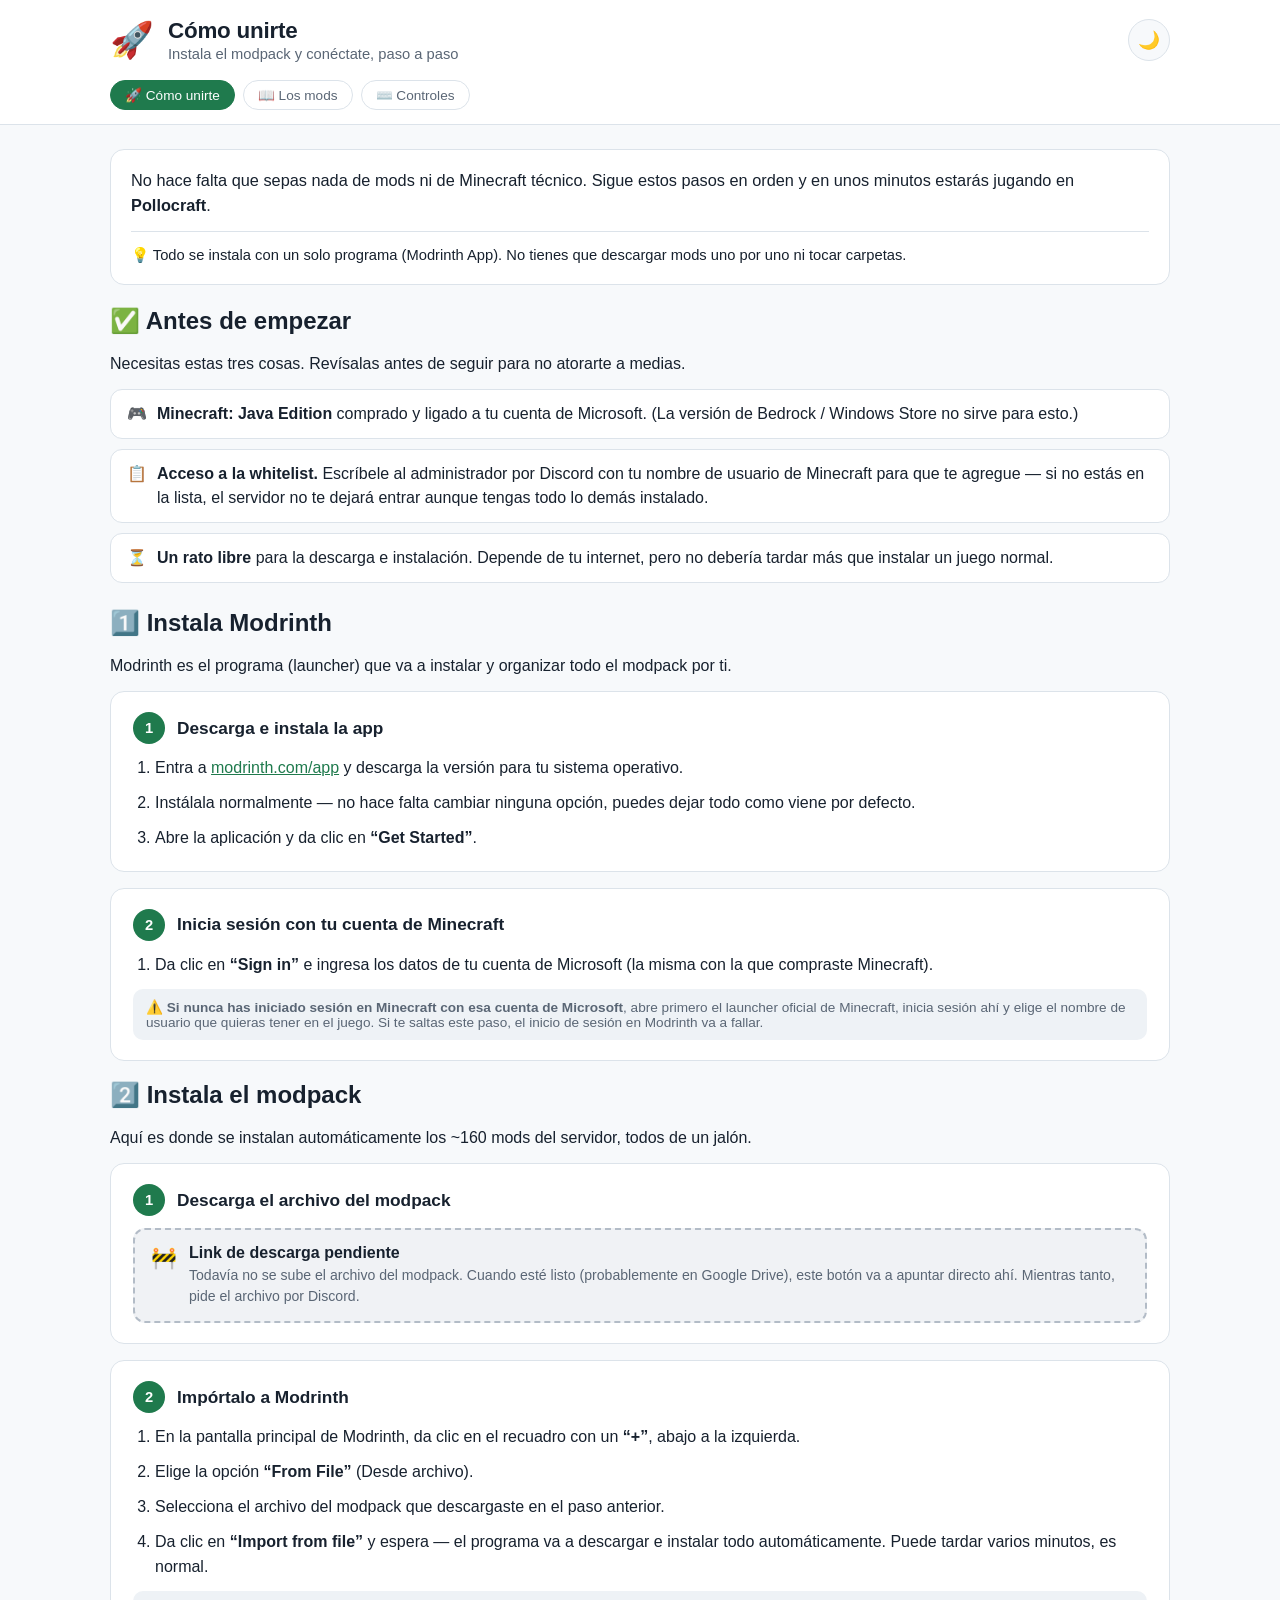
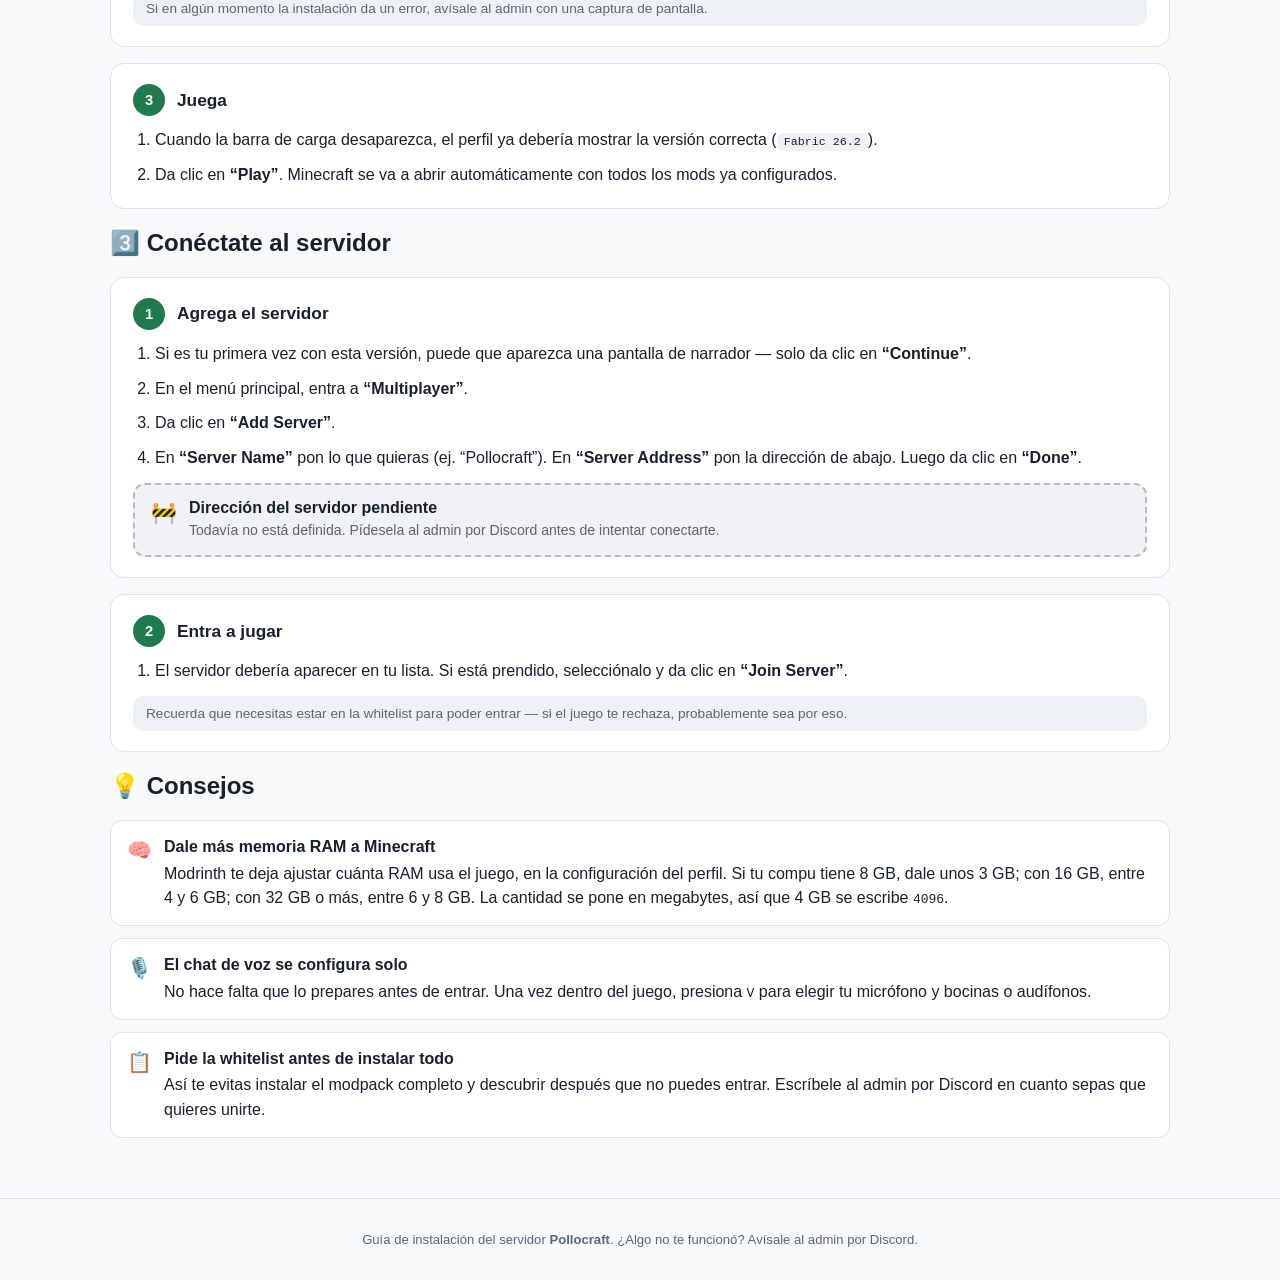
==== join.html @ d6588cce "Agregar guía de instalación (join.html) Nueva página con los pasos para instalar Modrinth, importar " ====
<!DOCTYPE html>
<html lang="es">
<head>
<meta charset="UTF-8">
<meta name="viewport" content="width=device-width, initial-scale=1.0">
<title>Cómo unirte — Pollocraft</title>
<meta name="description" content="Instala el modpack y conéctate al servidor de Pollocraft, paso a paso, sin complicaciones.">
<link rel="icon" href="data:image/svg+xml,<svg xmlns=%22http://www.w3.org/2000/svg%22 viewBox=%220 0 100 100%22><text y=%22.9em%22 font-size=%2290%22>🚀</text></svg>">
<link rel="stylesheet" href="style.css">
<link rel="stylesheet" href="keybinds.css">
<link rel="stylesheet" href="join.css">
</head>
<body>

<header class="site-header">
  <div class="header-inner">
    <div class="brand">
      <span class="brand-icon" aria-hidden="true">🚀</span>
      <div>
        <h1>Cómo unirte</h1>
        <p class="subtitle">Instala el modpack y conéctate, paso a paso</p>
      </div>
    </div>
    <button id="theme-toggle" class="theme-toggle" type="button" aria-label="Cambiar tema claro/oscuro" title="Cambiar tema">🌙</button>
  </div>
  <nav class="subnav">
    <a href="join.html" class="active">🚀 Cómo unirte</a>
    <a href="index.html">📖 Los mods</a>
    <a href="keybinds.html">⌨️ Controles</a>
  </nav>
</header>

<main>
  <section class="intro">
    <p class="intro-lead">
      No hace falta que sepas nada de mods ni de Minecraft técnico. Sigue estos pasos en orden y en unos minutos
      estarás jugando en <strong>Pollocraft</strong>.
    </p>
    <p class="intro-tip">
      💡 Todo se instala con un solo programa (Modrinth App). No tienes que descargar mods uno por uno ni tocar carpetas.
    </p>
  </section>

  <h2 class="section-title">✅ Antes de empezar</h2>
  <p class="section-help">Necesitas estas tres cosas. Revísalas antes de seguir para no atorarte a medias.</p>

  <ul class="checklist">
    <li><span class="check-icon">🎮</span> <span><strong>Minecraft: Java Edition</strong> comprado y ligado a tu cuenta de Microsoft. (La versión de Bedrock / Windows Store no sirve para esto.)</span></li>
    <li><span class="check-icon">📋</span> <span><strong>Acceso a la whitelist.</strong> Escríbele al administrador por Discord con tu nombre de usuario de Minecraft para que te agregue — si no estás en la lista, el servidor no te dejará entrar aunque tengas todo lo demás instalado.</span></li>
    <li><span class="check-icon">⏳</span> <span><strong>Un rato libre</strong> para la descarga e instalación. Depende de tu internet, pero no debería tardar más que instalar un juego normal.</span></li>
  </ul>

  <h2 class="section-title">1️⃣ Instala Modrinth</h2>
  <p class="section-help">Modrinth es el programa (launcher) que va a instalar y organizar todo el modpack por ti.</p>

  <div class="step-card">
    <div class="step-card-head">
      <span class="step-num">1</span>
      <h3>Descarga e instala la app</h3>
    </div>
    <ol>
      <li>Entra a <a href="https://modrinth.com/app" target="_blank" rel="noopener noreferrer">modrinth.com/app</a> y descarga la versión para tu sistema operativo.</li>
      <li>Instálala normalmente — no hace falta cambiar ninguna opción, puedes dejar todo como viene por defecto.</li>
      <li>Abre la aplicación y da clic en <strong>“Get Started”</strong>.</li>
    </ol>
  </div>

  <div class="step-card">
    <div class="step-card-head">
      <span class="step-num">2</span>
      <h3>Inicia sesión con tu cuenta de Minecraft</h3>
    </div>
    <ol>
      <li>Da clic en <strong>“Sign in”</strong> e ingresa los datos de tu cuenta de Microsoft (la misma con la que compraste Minecraft).</li>
    </ol>
    <p class="step-note">
      ⚠️ <strong>Si nunca has iniciado sesión en Minecraft con esa cuenta de Microsoft</strong>, abre primero el launcher
      oficial de Minecraft, inicia sesión ahí y elige el nombre de usuario que quieras tener en el juego. Si te saltas
      este paso, el inicio de sesión en Modrinth va a fallar.
    </p>
  </div>

  <h2 class="section-title">2️⃣ Instala el modpack</h2>
  <p class="section-help">Aquí es donde se instalan automáticamente los ~160 mods del servidor, todos de un jalón.</p>

  <div class="step-card">
    <div class="step-card-head">
      <span class="step-num">1</span>
      <h3>Descarga el archivo del modpack</h3>
    </div>
    <div class="todo-box">
      <span class="todo-icon">🚧</span>
      <div>
        <strong>Link de descarga pendiente</strong>
        <p>Todavía no se sube el archivo del modpack. Cuando esté listo (probablemente en Google Drive), este botón
        va a apuntar directo ahí. Mientras tanto, pide el archivo por Discord.</p>
      </div>
    </div>
    <!-- TODO: cuando subas el modpack, reemplaza el <div class="todo-box">...</div> de
         arriba por algo como:
         <a class="btn-primary-link" href="TU_LINK_AQUI" target="_blank" rel="noopener noreferrer">⬇️ Descargar el modpack</a>
    -->
  </div>

  <div class="step-card">
    <div class="step-card-head">
      <span class="step-num">2</span>
      <h3>Impórtalo a Modrinth</h3>
    </div>
    <ol>
      <li>En la pantalla principal de Modrinth, da clic en el recuadro con un <strong>“+”</strong>, abajo a la izquierda.</li>
      <li>Elige la opción <strong>“From File”</strong> (Desde archivo).</li>
      <li>Selecciona el archivo del modpack que descargaste en el paso anterior.</li>
      <li>Da clic en <strong>“Import from file”</strong> y espera — el programa va a descargar e instalar todo automáticamente. Puede tardar varios minutos, es normal.</li>
    </ol>
    <p class="step-note">Si en algún momento la instalación da un error, avísale al admin con una captura de pantalla.</p>
  </div>

  <div class="step-card">
    <div class="step-card-head">
      <span class="step-num">3</span>
      <h3>Juega</h3>
    </div>
    <ol>
      <li>Cuando la barra de carga desaparezca, el perfil ya debería mostrar la versión correcta (<code>Fabric 26.2</code>).</li>
      <li>Da clic en <strong>“Play”</strong>. Minecraft se va a abrir automáticamente con todos los mods ya configurados.</li>
    </ol>
  </div>

  <h2 class="section-title">3️⃣ Conéctate al servidor</h2>

  <div class="step-card">
    <div class="step-card-head">
      <span class="step-num">1</span>
      <h3>Agrega el servidor</h3>
    </div>
    <ol>
      <li>Si es tu primera vez con esta versión, puede que aparezca una pantalla de narrador — solo da clic en <strong>“Continue”</strong>.</li>
      <li>En el menú principal, entra a <strong>“Multiplayer”</strong>.</li>
      <li>Da clic en <strong>“Add Server”</strong>.</li>
      <li>En <strong>“Server Name”</strong> pon lo que quieras (ej. “Pollocraft”). En <strong>“Server Address”</strong> pon la dirección de abajo. Luego da clic en <strong>“Done”</strong>.</li>
    </ol>
    <div class="todo-box">
      <span class="todo-icon">🚧</span>
      <div>
        <strong>Dirección del servidor pendiente</strong>
        <p>Todavía no está definida. Pídesela al admin por Discord antes de intentar conectarte.</p>
      </div>
    </div>
    <!-- TODO: cuando tengas la IP/hostname definitivo, reemplaza el todo-box de
         arriba por algo como:
         <p class="step-note">La dirección del servidor es: <code>tu.direccion.aqui</code></p>
    -->
  </div>

  <div class="step-card">
    <div class="step-card-head">
      <span class="step-num">2</span>
      <h3>Entra a jugar</h3>
    </div>
    <ol>
      <li>El servidor debería aparecer en tu lista. Si está prendido, selecciónalo y da clic en <strong>“Join Server”</strong>.</li>
    </ol>
    <p class="step-note">Recuerda que necesitas estar en la whitelist para poder entrar — si el juego te rechaza, probablemente sea por eso.</p>
  </div>

  <h2 class="section-title">💡 Consejos</h2>

  <div class="tips-list">
    <div class="tip-item">
      <span class="tip-icon">🧠</span>
      <div>
        <strong>Dale más memoria RAM a Minecraft</strong>
        Modrinth te deja ajustar cuánta RAM usa el juego, en la configuración del perfil. Si tu compu tiene 8&nbsp;GB,
        dale unos 3&nbsp;GB; con 16&nbsp;GB, entre 4 y 6&nbsp;GB; con 32&nbsp;GB o más, entre 6 y 8&nbsp;GB. La cantidad se
        pone en megabytes, así que 4&nbsp;GB se escribe <code>4096</code>.
      </div>
    </div>
    <div class="tip-item">
      <span class="tip-icon">🎙️</span>
      <div>
        <strong>El chat de voz se configura solo</strong>
        No hace falta que lo prepares antes de entrar. Una vez dentro del juego, presiona <kbd>V</kbd> para elegir tu
        micrófono y bocinas o audífonos.
      </div>
    </div>
    <div class="tip-item">
      <span class="tip-icon">📋</span>
      <div>
        <strong>Pide la whitelist antes de instalar todo</strong>
        Así te evitas instalar el modpack completo y descubrir después que no puedes entrar. Escríbele al admin por
        Discord en cuanto sepas que quieres unirte.
      </div>
    </div>
  </div>
</main>

<footer class="site-footer">
  <p>Guía de instalación del servidor <strong>Pollocraft</strong>. ¿Algo no te funcionó? Avísale al admin por Discord.</p>
</footer>

<script src="theme.js"></script>
</body>
</html>
---- style.css ----
/* Neutral slate palette. The previous brown/olive scheme was tiring to read,
   so both themes now sit on a cool grey base with a single green accent. */
:root {
  --bg: #f7f9fb;
  --bg-elevated: #ffffff;
  --text: #17212e;
  --text-muted: #5a6675;
  --border: #dce3ea;
  --accent: #1f7a4d;
  --accent-contrast: #ffffff;
  --card-shadow: 0 1px 3px rgba(16, 24, 32, 0.06), 0 1px 2px rgba(16, 24, 32, 0.04);
  --card-shadow-hover: 0 10px 24px rgba(16, 24, 32, 0.10);
  --chip-bg: #eef2f6;
  --overlay-bg: rgba(15, 23, 32, 0.5);

  /* Category colours are shared by both themes on purpose: they're only ever
     used as solid pills with white text, and every one of these clears the
     4.5:1 contrast bar against white. */
  --cat-perf: #b45309;
  --cat-visual: #6d28d9;
  --cat-ui: #1d4ed8;
  --cat-world: #15803d;
  --cat-mobs: #92400e;
  --cat-food: #c2410c;
  --cat-combat: #b91c1c;
  --cat-items: #0f766e;
  --cat-social: #be185d;
  --cat-building: #0e7490;
  --cat-lib: #4b5563;

  /* Explicit key/button states, so we never rely on colour-mix guesswork. */
  --key-used-bg: #e4f3ea;
  --key-used-border: #1f7a4d;
  --key-multi-bg: #e7ecfb;
  --key-multi-border: #3558c4;
  --key-adv-bg: #f0f2f5;
  --key-adv-border: #b3bcc7;
}

:root[data-theme="dark"] {
  --bg: #11161d;
  --bg-elevated: #19212b;
  --text: #e8edf3;
  --text-muted: #98a5b5;
  --border: #2a3441;
  --accent: #4ecb85;
  --accent-contrast: #062313;
  --card-shadow: 0 1px 3px rgba(0, 0, 0, 0.45);
  --card-shadow-hover: 0 10px 28px rgba(0, 0, 0, 0.55);
  --chip-bg: #222c38;
  --overlay-bg: rgba(0, 0, 0, 0.62);

  --key-used-bg: #14301f;
  --key-used-border: #3fa06a;
  --key-multi-bg: #1a2440;
  --key-multi-border: #5b7fd4;
  --key-adv-bg: #1e242c;
  --key-adv-border: #49535f;
}

@media (prefers-color-scheme: dark) {
  :root:not([data-theme="light"]) {
    --bg: #11161d;
    --bg-elevated: #19212b;
    --text: #e8edf3;
    --text-muted: #98a5b5;
    --border: #2a3441;
    --accent: #4ecb85;
    --accent-contrast: #062313;
    --card-shadow: 0 1px 3px rgba(0, 0, 0, 0.45);
    --card-shadow-hover: 0 10px 28px rgba(0, 0, 0, 0.55);
    --chip-bg: #222c38;
    --overlay-bg: rgba(0, 0, 0, 0.62);

    --key-used-bg: #14301f;
    --key-used-border: #3fa06a;
    --key-multi-bg: #1a2440;
    --key-multi-border: #5b7fd4;
    --key-adv-bg: #1e242c;
    --key-adv-border: #49535f;
  }
}

* { box-sizing: border-box; }

html, body {
  margin: 0;
  padding: 0;
  background: var(--bg);
  color: var(--text);
  font-family: "Segoe UI", -apple-system, BlinkMacSystemFont, Roboto, Helvetica, Arial, sans-serif;
  overflow-x: hidden;
}

body {
  max-width: 100%;
}

a { color: var(--accent); }

.site-header {
  background: var(--bg-elevated);
  border-bottom: 1px solid var(--border);
  position: sticky;
  top: 0;
  z-index: 10;
}

.header-inner {
  max-width: 1100px;
  margin: 0 auto;
  padding: 18px 20px;
  display: flex;
  align-items: center;
  justify-content: space-between;
  gap: 16px;
}

.brand {
  display: flex;
  align-items: center;
  gap: 14px;
}

.brand-icon {
  font-size: 2.2rem;
  line-height: 1;
}

.brand h1 {
  margin: 0;
  font-size: 1.4rem;
  letter-spacing: -0.01em;
}

.subtitle {
  margin: 2px 0 0;
  color: var(--text-muted);
  font-size: 0.92rem;
}

.theme-toggle {
  border: 1px solid var(--border);
  background: var(--bg);
  color: var(--text);
  border-radius: 999px;
  width: 42px;
  height: 42px;
  font-size: 1.1rem;
  cursor: pointer;
  flex-shrink: 0;
}
.theme-toggle:hover { border-color: var(--accent); }

main {
  max-width: 1100px;
  margin: 0 auto;
  padding: 24px 20px 60px;
}

.intro {
  background: var(--bg-elevated);
  border: 1px solid var(--border);
  border-radius: 14px;
  padding: 18px 20px;
  margin-bottom: 22px;
}
.intro p { margin: 0; line-height: 1.55; color: var(--text); }

.controls {
  display: flex;
  flex-direction: column;
  gap: 14px;
  margin-bottom: 6px;
}

.search-wrap {
  position: relative;
  display: flex;
  align-items: center;
}

.search-icon {
  position: absolute;
  left: 14px;
  opacity: 0.6;
  font-size: 0.95rem;
}

#search {
  width: 100%;
  padding: 12px 14px 12px 40px;
  border-radius: 12px;
  border: 1px solid var(--border);
  background: var(--bg-elevated);
  color: var(--text);
  font-size: 1rem;
}
#search:focus {
  outline: 2px solid var(--accent);
  outline-offset: 1px;
}

.category-filters {
  display: flex;
  flex-wrap: wrap;
  gap: 8px;
}

.cat-btn {
  border: 1px solid var(--border);
  background: var(--bg-elevated);
  color: var(--text);
  border-radius: 999px;
  padding: 7px 14px;
  font-size: 0.85rem;
  cursor: pointer;
  display: inline-flex;
  align-items: center;
  gap: 6px;
  white-space: nowrap;
}
.cat-btn .dot {
  width: 9px;
  height: 9px;
  border-radius: 50%;
  flex-shrink: 0;
}
.cat-btn.active {
  background: var(--accent);
  color: var(--accent-contrast);
  border-color: var(--accent);
}
.cat-btn.active .dot { background: var(--accent-contrast) !important; }

.results-count {
  color: var(--text-muted);
  font-size: 0.85rem;
  margin: 18px 2px 10px;
}

.mod-grid {
  display: grid;
  grid-template-columns: repeat(auto-fill, minmax(240px, 1fr));
  gap: 14px;
}

.mod-card {
  background: var(--bg-elevated);
  border: 1px solid var(--border);
  border-radius: 14px;
  padding: 16px;
  cursor: pointer;
  text-align: left;
  display: flex;
  flex-direction: column;
  gap: 8px;
  box-shadow: var(--card-shadow);
  transition: transform 0.12s ease, box-shadow 0.12s ease, border-color 0.12s ease;
  color: var(--text);
  font: inherit;
}
.mod-card:hover, .mod-card:focus-visible {
  transform: translateY(-2px);
  box-shadow: var(--card-shadow-hover);
  border-color: var(--accent);
  outline: none;
}

.mod-card.is-disabled {
  opacity: 0.6;
}

/* Tags sit on their own row above the title. Sharing a line with the name
   didn't work: a long category ("Mundo, Biomas y Estructuras") plus a long
   name ("AdditionalBanners") can't both fit in a ~240px card, so the badge
   spilled outside the card and the title got squeezed into 3 lines. */
.mod-card-top {
  display: flex;
  flex-wrap: wrap;
  gap: 6px;
}

.mod-card h2 {
  margin: 0;
  font-size: 1.02rem;
  line-height: 1.3;
  /* long names like "SuperMartijn642's" have no break opportunity */
  overflow-wrap: anywhere;
}

.badge {
  display: inline-flex;
  align-items: center;
  gap: 5px;
  font-size: 0.72rem;
  font-weight: 600;
  padding: 3px 9px;
  border-radius: 999px;
  color: #fff;
  /* insurance for the narrowest cards: wrap inside the pill rather than
     letting it grow past the card edge */
  max-width: 100%;
  white-space: normal;
}
.badge[hidden] { display: none; }

.mod-card p.card-desc {
  margin: 0;
  color: var(--text-muted);
  font-size: 0.88rem;
  line-height: 1.45;
}

.card-relations {
  margin-top: auto;
  display: flex;
  gap: 10px;
  flex-wrap: wrap;
  font-size: 0.75rem;
  color: var(--text-muted);
}
.card-relations span { display: inline-flex; align-items: center; gap: 4px; }

.no-results {
  text-align: center;
  color: var(--text-muted);
  padding: 40px 0;
}

.site-footer {
  border-top: 1px solid var(--border);
  padding: 20px;
  text-align: center;
  color: var(--text-muted);
  font-size: 0.82rem;
}
.site-footer code {
  background: var(--chip-bg);
  padding: 2px 6px;
  border-radius: 6px;
}

/* Overlay / detail */
.overlay {
  position: fixed;
  inset: 0;
  z-index: 100;
  display: none;
  align-items: flex-start;
  justify-content: center;
  padding: 40px 16px;
  overflow-y: auto;
}
.overlay:not([hidden]) {
  display: flex;
}
.overlay-backdrop {
  position: fixed;
  inset: 0;
  background: var(--overlay-bg);
}

.detail-card {
  position: relative;
  background: var(--bg-elevated);
  border-radius: 16px;
  max-width: 640px;
  width: 100%;
  padding: 28px 26px 30px;
  z-index: 1;
  box-shadow: var(--card-shadow-hover);
}

.close-btn {
  position: absolute;
  top: 16px;
  right: 16px;
  border: none;
  background: var(--chip-bg);
  color: var(--text);
  width: 34px;
  height: 34px;
  border-radius: 50%;
  cursor: pointer;
  font-size: 1rem;
}

.detail-header { padding-right: 40px; }
.detail-header h2 { margin: 8px 0 4px; font-size: 1.35rem; }
.detail-jar {
  margin: 0;
  font-size: 0.78rem;
  color: var(--text-muted);
  font-family: ui-monospace, SFMono-Regular, Consolas, monospace;
  word-break: break-all;
}

.detail-desc {
  margin: 16px 0 6px;
  line-height: 1.6;
  font-size: 1rem;
}
.detail-authors {
  margin: 0 0 6px;
  color: var(--text-muted);
  font-size: 0.85rem;
}

.modrinth-link {
  display: inline-flex;
  align-items: center;
  gap: 7px;
  margin-top: 8px;
  padding: 9px 16px;
  border-radius: 10px;
  background: #1bd96a;
  color: #0b3d20;
  font-weight: 600;
  font-size: 0.88rem;
  text-decoration: none;
}
.modrinth-link:hover { background: #17c25e; }
.modrinth-link[hidden] { display: none; }
.modrinth-icon { font-size: 0.9rem; }

.disabled-badge {
  background: #8a8578 !important;
  color: #fff;
}

.relations {
  margin-top: 20px;
  display: flex;
  flex-direction: column;
  gap: 18px;
}
.relation-block h3 {
  margin: 0 0 2px;
  font-size: 0.95rem;
}
.relation-help {
  margin: 0 0 8px;
  color: var(--text-muted);
  font-size: 0.8rem;
}
.chip-list {
  display: flex;
  flex-wrap: wrap;
  gap: 8px;
}
.chip-list:empty::after {
  content: "— (ninguno)";
  color: var(--text-muted);
  font-size: 0.85rem;
}
.chip {
  border: 1px solid var(--border);
  background: var(--chip-bg);
  color: var(--text);
  border-radius: 999px;
  padding: 6px 12px;
  font-size: 0.82rem;
  cursor: pointer;
}
.chip:hover { border-color: var(--accent); color: var(--accent); }

@media (max-width: 600px) {
  .brand h1 { font-size: 1.2rem; }
  .detail-card { padding: 22px 18px 24px; }
}
---- keybinds.css ----
.subnav {
  max-width: 1100px;
  margin: 0 auto;
  padding: 0 20px 14px;
  display: flex;
  gap: 8px;
}
.subnav a {
  text-decoration: none;
  color: var(--text-muted);
  border: 1px solid var(--border);
  border-radius: 999px;
  padding: 6px 14px;
  font-size: 0.85rem;
}
.subnav a.active {
  background: var(--accent);
  color: var(--accent-contrast);
  border-color: var(--accent);
}

.intro-lead {
  font-size: 1.02rem;
}
.intro-tip {
  margin: 12px 0 0 !important;
  padding-top: 12px;
  border-top: 1px solid var(--border);
  font-size: 0.92rem;
  color: var(--text-muted);
}

.kb-filter-row {
  display: flex;
  align-items: center;
  gap: 16px;
  flex-wrap: wrap;
}

#mod-filter {
  padding: 10px 12px;
  border-radius: 10px;
  border: 1px solid var(--border);
  background: var(--bg-elevated);
  color: var(--text);
  font-size: 0.9rem;
}

.bound-toggle {
  display: inline-flex;
  align-items: center;
  gap: 7px;
  font-size: 0.88rem;
  color: var(--text-muted);
  cursor: pointer;
  user-select: none;
}
.bound-toggle input { cursor: pointer; }

.kb-group {
  margin-bottom: 22px;
}

.kb-group-header {
  display: flex;
  align-items: baseline;
  gap: 8px;
  margin: 0 2px 8px;
  padding-top: 6px;
}
.kb-group-header h2 {
  font-size: 1rem;
  margin: 0;
}
.kb-group-count {
  color: var(--text-muted);
  font-size: 0.8rem;
}

.kb-table {
  background: var(--bg-elevated);
  border: 1px solid var(--border);
  border-radius: 12px;
  overflow: hidden;
}

.kb-row {
  display: flex;
  align-items: center;
  justify-content: space-between;
  gap: 12px;
  padding: 10px 16px;
  border-bottom: 1px solid var(--border);
}
.kb-row:last-child { border-bottom: none; }

.kb-row.is-unbound { opacity: 0.7; }

.kb-label {
  font-size: 0.92rem;
}

kbd.kb-key {
  display: inline-block;
  min-width: 34px;
  text-align: center;
  padding: 4px 10px;
  border-radius: 8px;
  background: var(--chip-bg);
  border: 1px solid var(--border);
  border-bottom-width: 2px;
  font-family: ui-monospace, SFMono-Regular, Consolas, monospace;
  font-size: 0.82rem;
  white-space: nowrap;
  flex-shrink: 0;
}
kbd.kb-key.unbound {
  background: transparent;
  color: var(--text-muted);
  border-style: dashed;
  font-family: inherit;
  font-style: italic;
}
---- join.css ----
.checklist {
  list-style: none;
  padding: 0;
  margin: 0 0 26px;
  display: flex;
  flex-direction: column;
  gap: 10px;
}
.checklist li {
  display: flex;
  gap: 10px;
  align-items: flex-start;
  background: var(--bg-elevated);
  border: 1px solid var(--border);
  border-radius: 12px;
  padding: 12px 16px;
  line-height: 1.5;
}
.checklist .check-icon { flex-shrink: 0; }

.step-card {
  background: var(--bg-elevated);
  border: 1px solid var(--border);
  border-radius: 14px;
  padding: 20px 22px;
  margin-bottom: 16px;
}
.step-card-head {
  display: flex;
  align-items: center;
  gap: 12px;
  margin-bottom: 12px;
}
.step-num {
  width: 32px;
  height: 32px;
  border-radius: 50%;
  background: var(--accent);
  color: var(--accent-contrast);
  display: flex;
  align-items: center;
  justify-content: center;
  font-weight: 700;
  flex-shrink: 0;
  font-size: 0.92rem;
}
.step-card h3 { margin: 0; font-size: 1.08rem; }
.step-card ol {
  margin: 0;
  padding-left: 22px;
}
.step-card li { margin-bottom: 10px; line-height: 1.55; }
.step-card li:last-child { margin-bottom: 0; }
.step-card code {
  background: var(--chip-bg);
  padding: 2px 7px;
  border-radius: 6px;
  font-size: 0.9em;
}

.step-note {
  margin: 12px 0 0;
  padding: 10px 13px;
  background: var(--chip-bg);
  border-radius: 10px;
  font-size: 0.85rem;
  color: var(--text-muted);
}

/* Dashed box for things the admin still needs to fill in — deliberately
   looks unfinished so it's obvious this isn't a mistake, it's a to-do. */
.todo-box {
  border: 2px dashed var(--key-adv-border);
  background: var(--key-adv-bg);
  border-radius: 12px;
  padding: 14px 16px;
  margin: 12px 0 0;
  display: flex;
  gap: 12px;
  align-items: flex-start;
}
.todo-box .todo-icon { font-size: 1.3rem; flex-shrink: 0; line-height: 1.3; }
.todo-box strong { display: block; margin-bottom: 3px; }
.todo-box p { margin: 0; color: var(--text-muted); font-size: 0.88rem; line-height: 1.5; }

.btn-primary-link {
  display: inline-flex;
  align-items: center;
  gap: 8px;
  background: var(--accent);
  color: var(--accent-contrast);
  padding: 11px 20px;
  border-radius: 10px;
  text-decoration: none;
  font-weight: 600;
  font-size: 0.92rem;
  margin-top: 4px;
}
.btn-primary-link:hover { opacity: 0.92; }

.tips-list {
  display: flex;
  flex-direction: column;
  gap: 12px;
}
.tip-item {
  background: var(--bg-elevated);
  border: 1px solid var(--border);
  border-radius: 12px;
  padding: 14px 16px;
  display: flex;
  gap: 12px;
  align-items: flex-start;
  line-height: 1.55;
}
.tip-item .tip-icon { font-size: 1.25rem; flex-shrink: 0; }
.tip-item strong { display: block; margin-bottom: 2px; }

@media (max-width: 600px) {
  .step-card { padding: 16px 18px; }
}
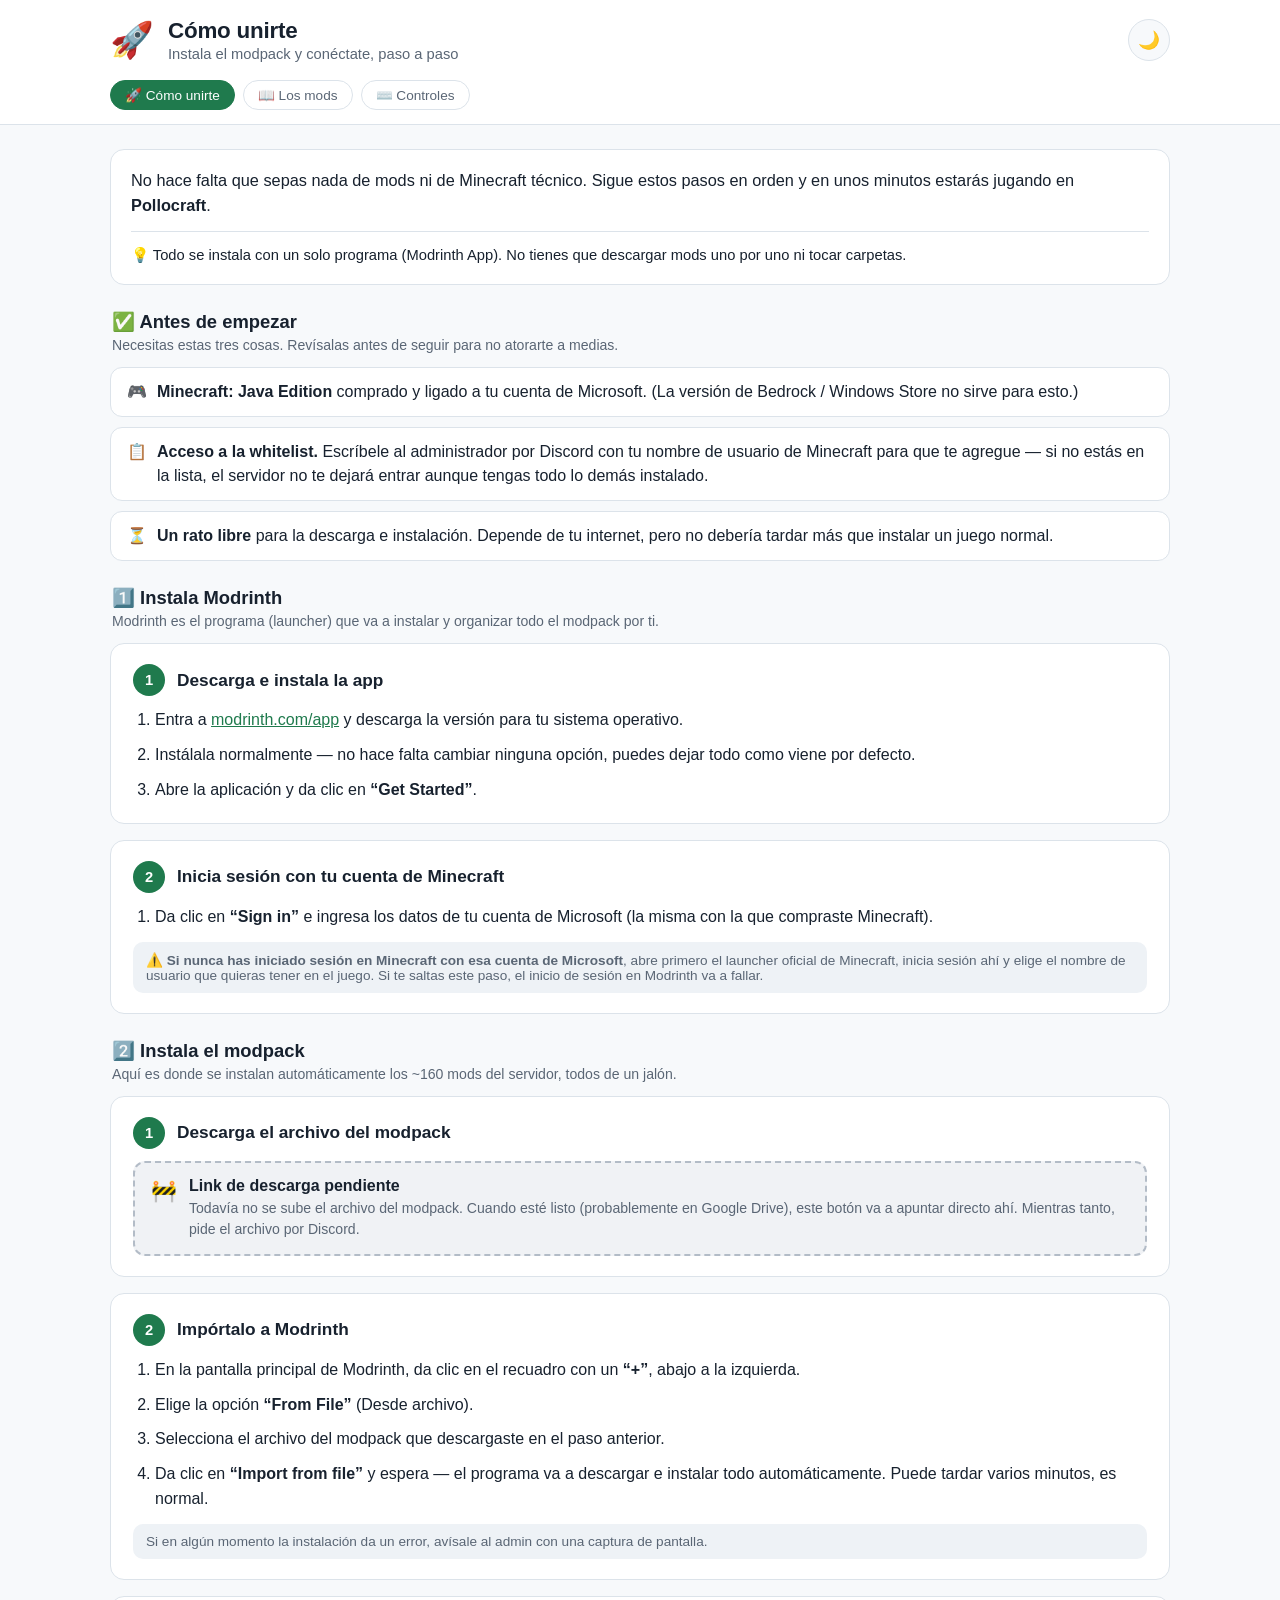
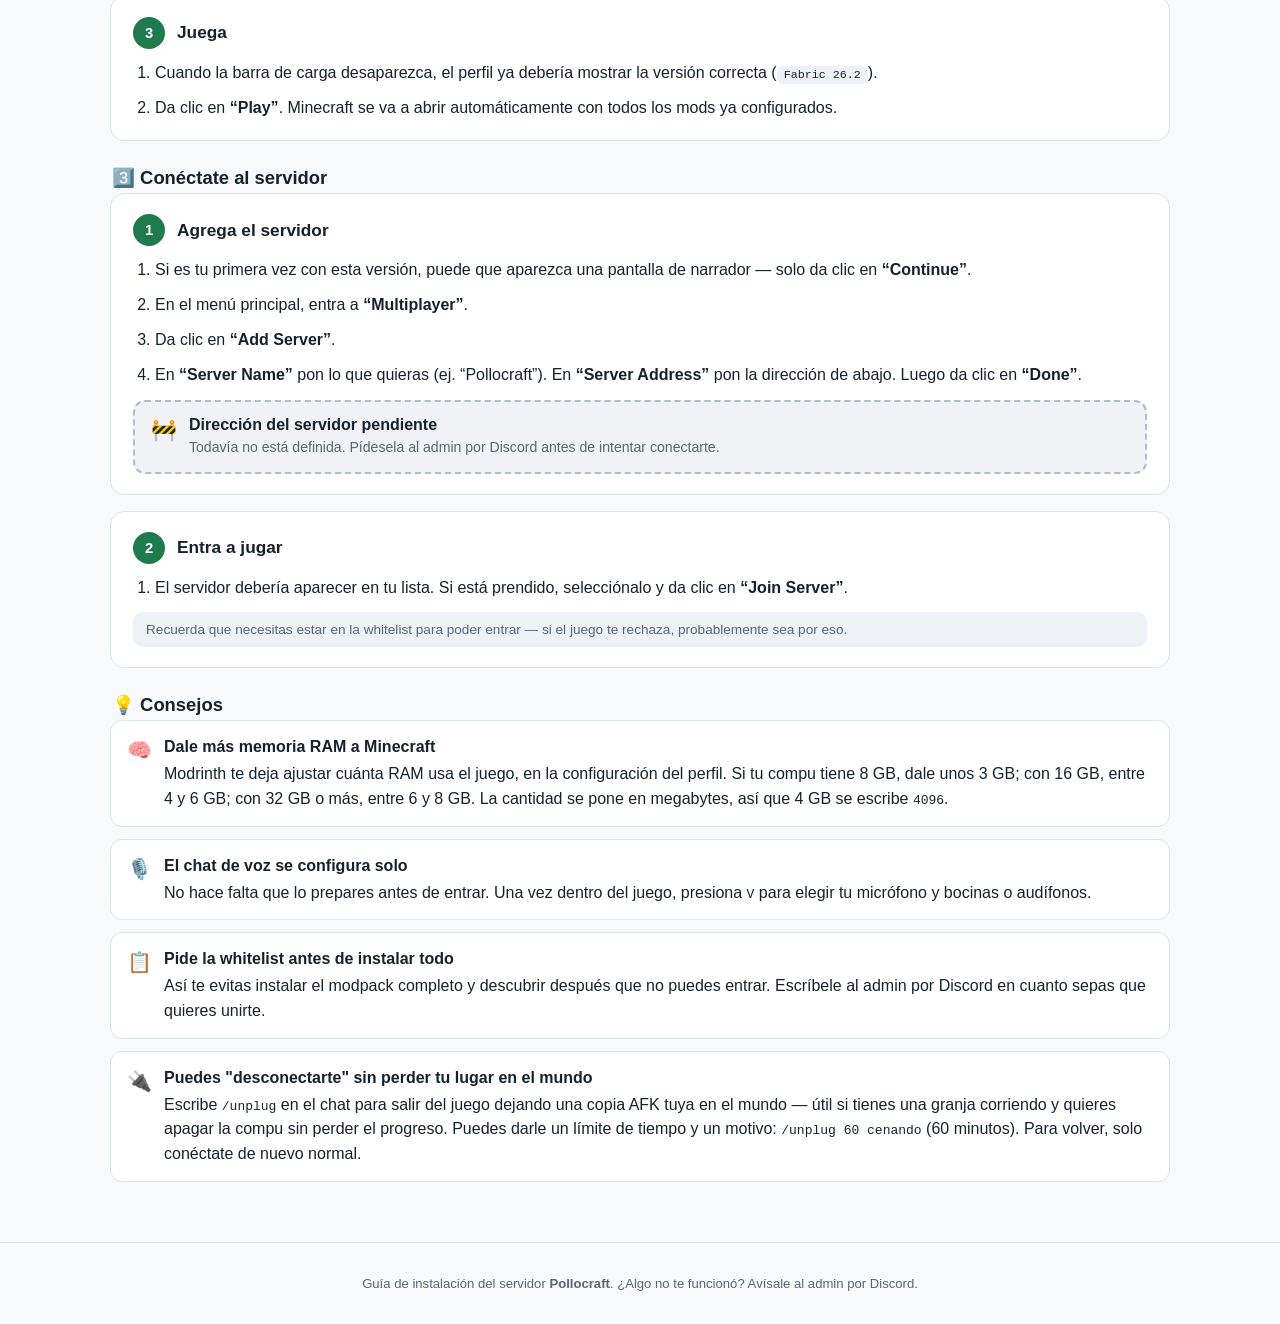
==== commit cd260e8a: "Documentar el comando /unplug en la guía de instalación Unplugged-AFK ya está en el server; agrego u" ====
--- a/join.html
+++ b/join.html
@@ -192,6 +192,15 @@
         Discord en cuanto sepas que quieres unirte.
       </div>
     </div>
+    <div class="tip-item">
+      <span class="tip-icon">🔌</span>
+      <div>
+        <strong>Puedes "desconectarte" sin perder tu lugar en el mundo</strong>
+        Escribe <code>/unplug</code> en el chat para salir del juego dejando una copia AFK tuya en el mundo — útil si
+        tienes una granja corriendo y quieres apagar la compu sin perder el progreso. Puedes darle un límite de tiempo
+        y un motivo: <code>/unplug 60 cenando</code> (60 minutos). Para volver, solo conéctate de nuevo normal.
+      </div>
+    </div>
   </div>
 </main>
 
--- a/style.css
+++ b/style.css
@@ -233,11 +233,47 @@
 }
 .cat-btn.active .dot { background: var(--accent-contrast) !important; }
 
+.section-title {
+  font-size: 1.15rem;
+  margin: 26px 2px 4px;
+}
+.section-help {
+  margin: 0 2px 14px;
+  color: var(--text-muted);
+  font-size: 0.88rem;
+}
+
 .results-count {
   color: var(--text-muted);
   font-size: 0.85rem;
   margin: 18px 2px 10px;
 }
+
+.featured-section {
+  margin-bottom: 8px;
+}
+
+#todos-los-mods {
+  scroll-margin-top: 96px;
+}
+
+.mod-card.featured-card {
+  border-color: color-mix(in srgb, var(--accent) 45%, var(--border));
+  background: color-mix(in srgb, var(--accent) 6%, var(--bg-elevated));
+}
+.mod-card.featured-card:hover, .mod-card.featured-card:focus-visible {
+  border-color: var(--accent);
+}
+
+.featured-see-all {
+  display: inline-block;
+  margin: 14px 2px 0;
+  color: var(--accent);
+  font-size: 0.88rem;
+  font-weight: 600;
+  text-decoration: none;
+}
+.featured-see-all:hover { text-decoration: underline; }
 
 .mod-grid {
   display: grid;
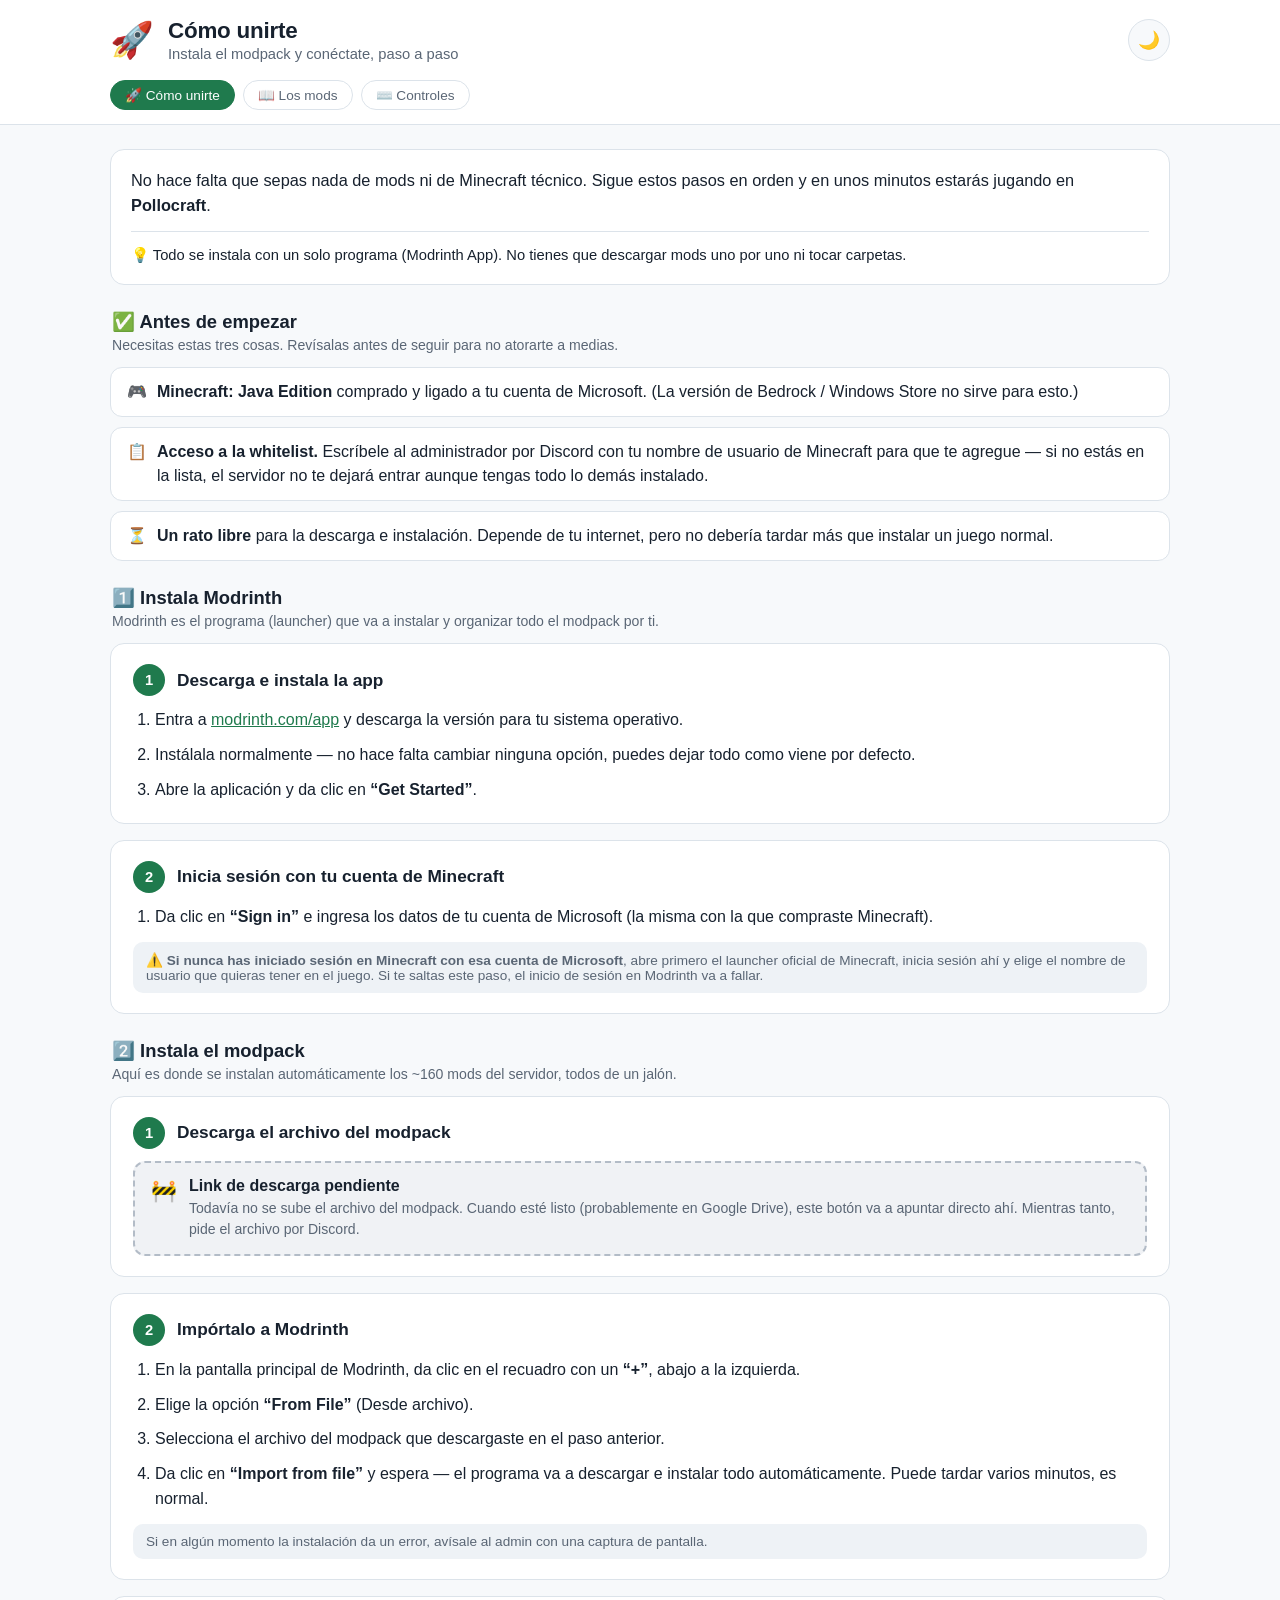
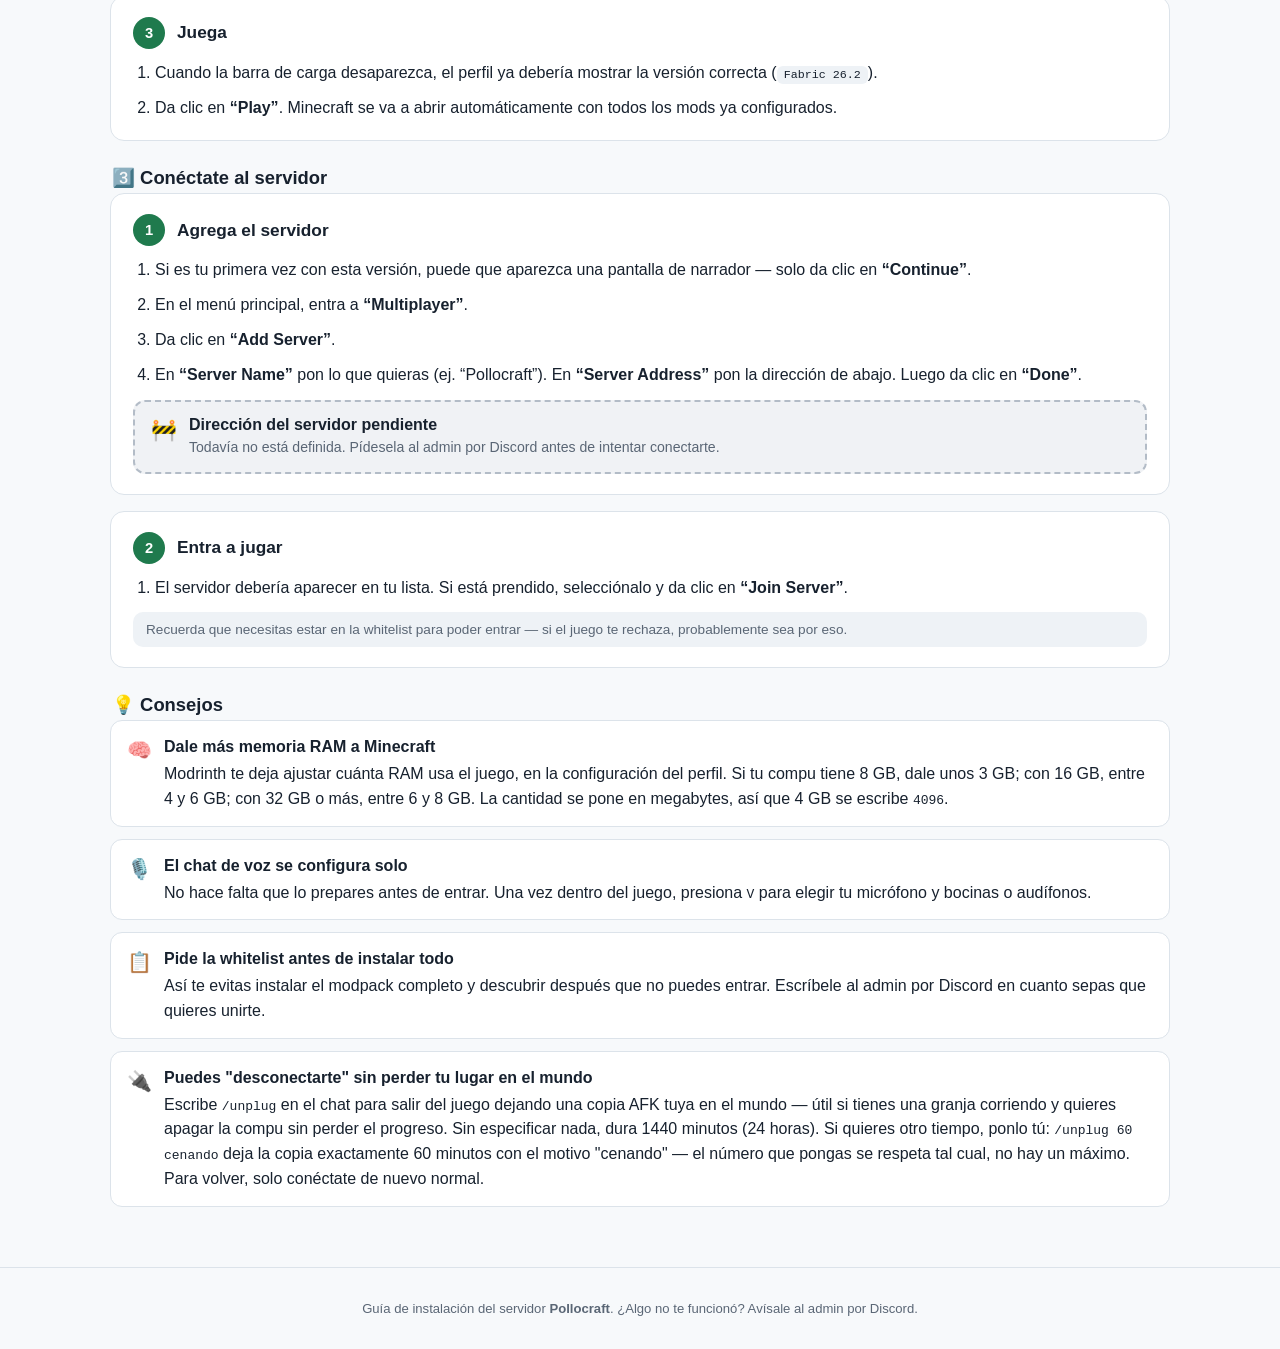
==== commit ae54e9d5: "Aclarar el valor por defecto de /unplug y que el tiempo no tiene tope defaultUnpluggedTimeout ahora " ====
--- a/join.html
+++ b/join.html
@@ -197,8 +197,10 @@
       <div>
         <strong>Puedes "desconectarte" sin perder tu lugar en el mundo</strong>
         Escribe <code>/unplug</code> en el chat para salir del juego dejando una copia AFK tuya en el mundo — útil si
-        tienes una granja corriendo y quieres apagar la compu sin perder el progreso. Puedes darle un límite de tiempo
-        y un motivo: <code>/unplug 60 cenando</code> (60 minutos). Para volver, solo conéctate de nuevo normal.
+        tienes una granja corriendo y quieres apagar la compu sin perder el progreso. Sin especificar nada, dura
+        1440 minutos (24 horas). Si quieres otro tiempo, ponlo tú: <code>/unplug 60 cenando</code> deja la copia
+        exactamente 60 minutos con el motivo "cenando" — el número que pongas se respeta tal cual, no hay un máximo.
+        Para volver, solo conéctate de nuevo normal.
       </div>
     </div>
   </div>
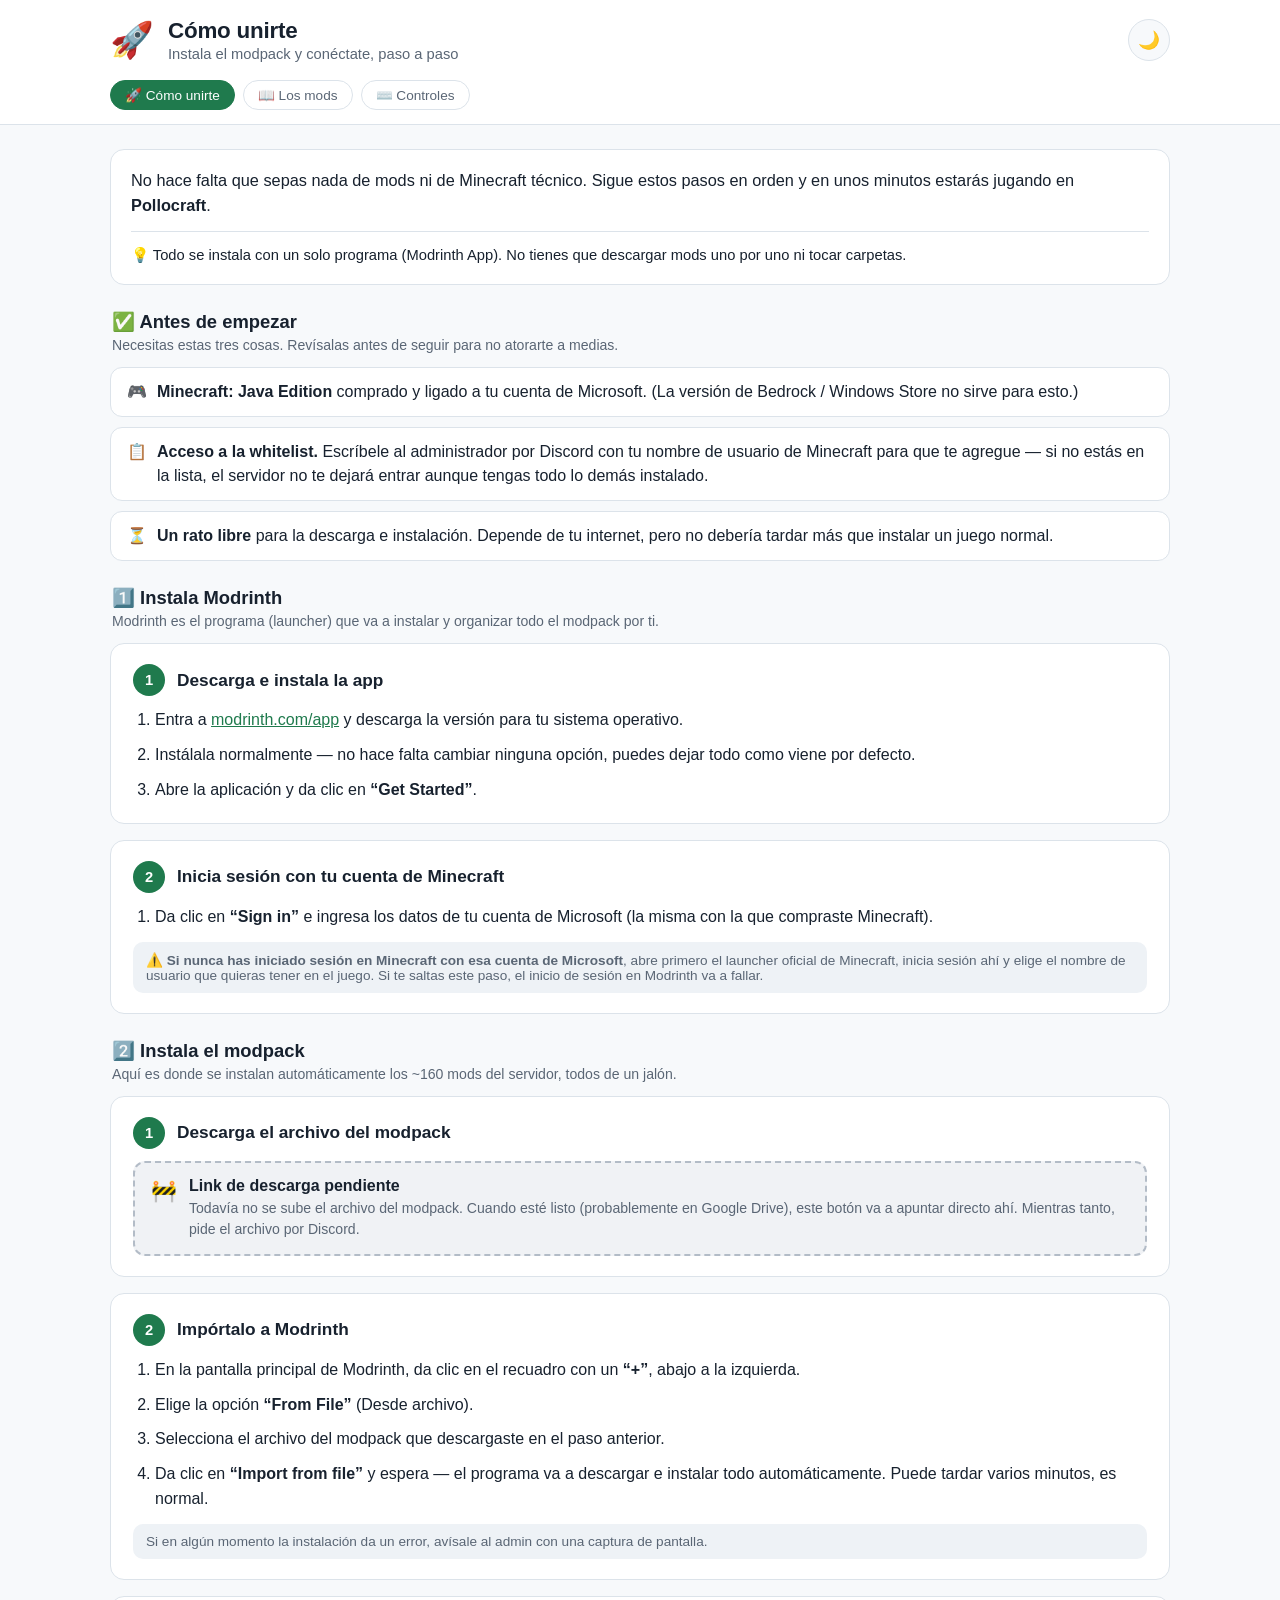
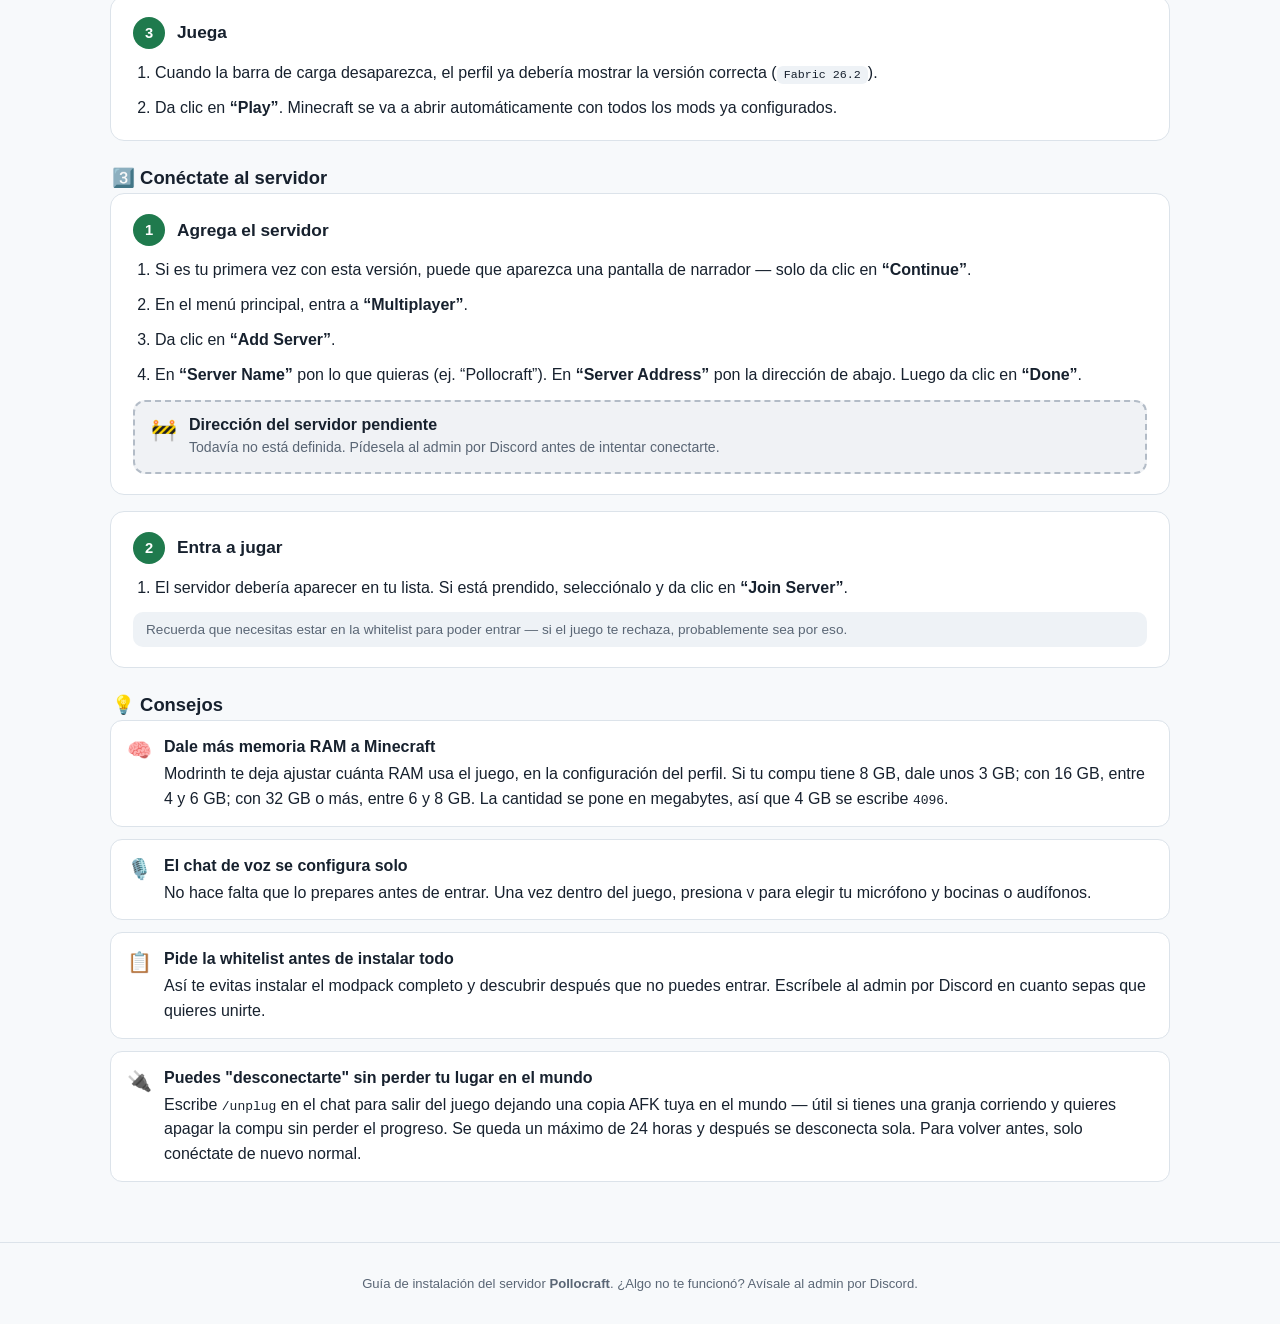
==== commit f2918b2b: "No enseñar a saltarse el límite de 24h en el tip de /unplug Quitar la mención de que se puede pasar " ====
--- a/join.html
+++ b/join.html
@@ -197,10 +197,8 @@
       <div>
         <strong>Puedes "desconectarte" sin perder tu lugar en el mundo</strong>
         Escribe <code>/unplug</code> en el chat para salir del juego dejando una copia AFK tuya en el mundo — útil si
-        tienes una granja corriendo y quieres apagar la compu sin perder el progreso. Sin especificar nada, dura
-        1440 minutos (24 horas). Si quieres otro tiempo, ponlo tú: <code>/unplug 60 cenando</code> deja la copia
-        exactamente 60 minutos con el motivo "cenando" — el número que pongas se respeta tal cual, no hay un máximo.
-        Para volver, solo conéctate de nuevo normal.
+        tienes una granja corriendo y quieres apagar la compu sin perder el progreso. Se queda un máximo de 24 horas
+        y después se desconecta sola. Para volver antes, solo conéctate de nuevo normal.
       </div>
     </div>
   </div>
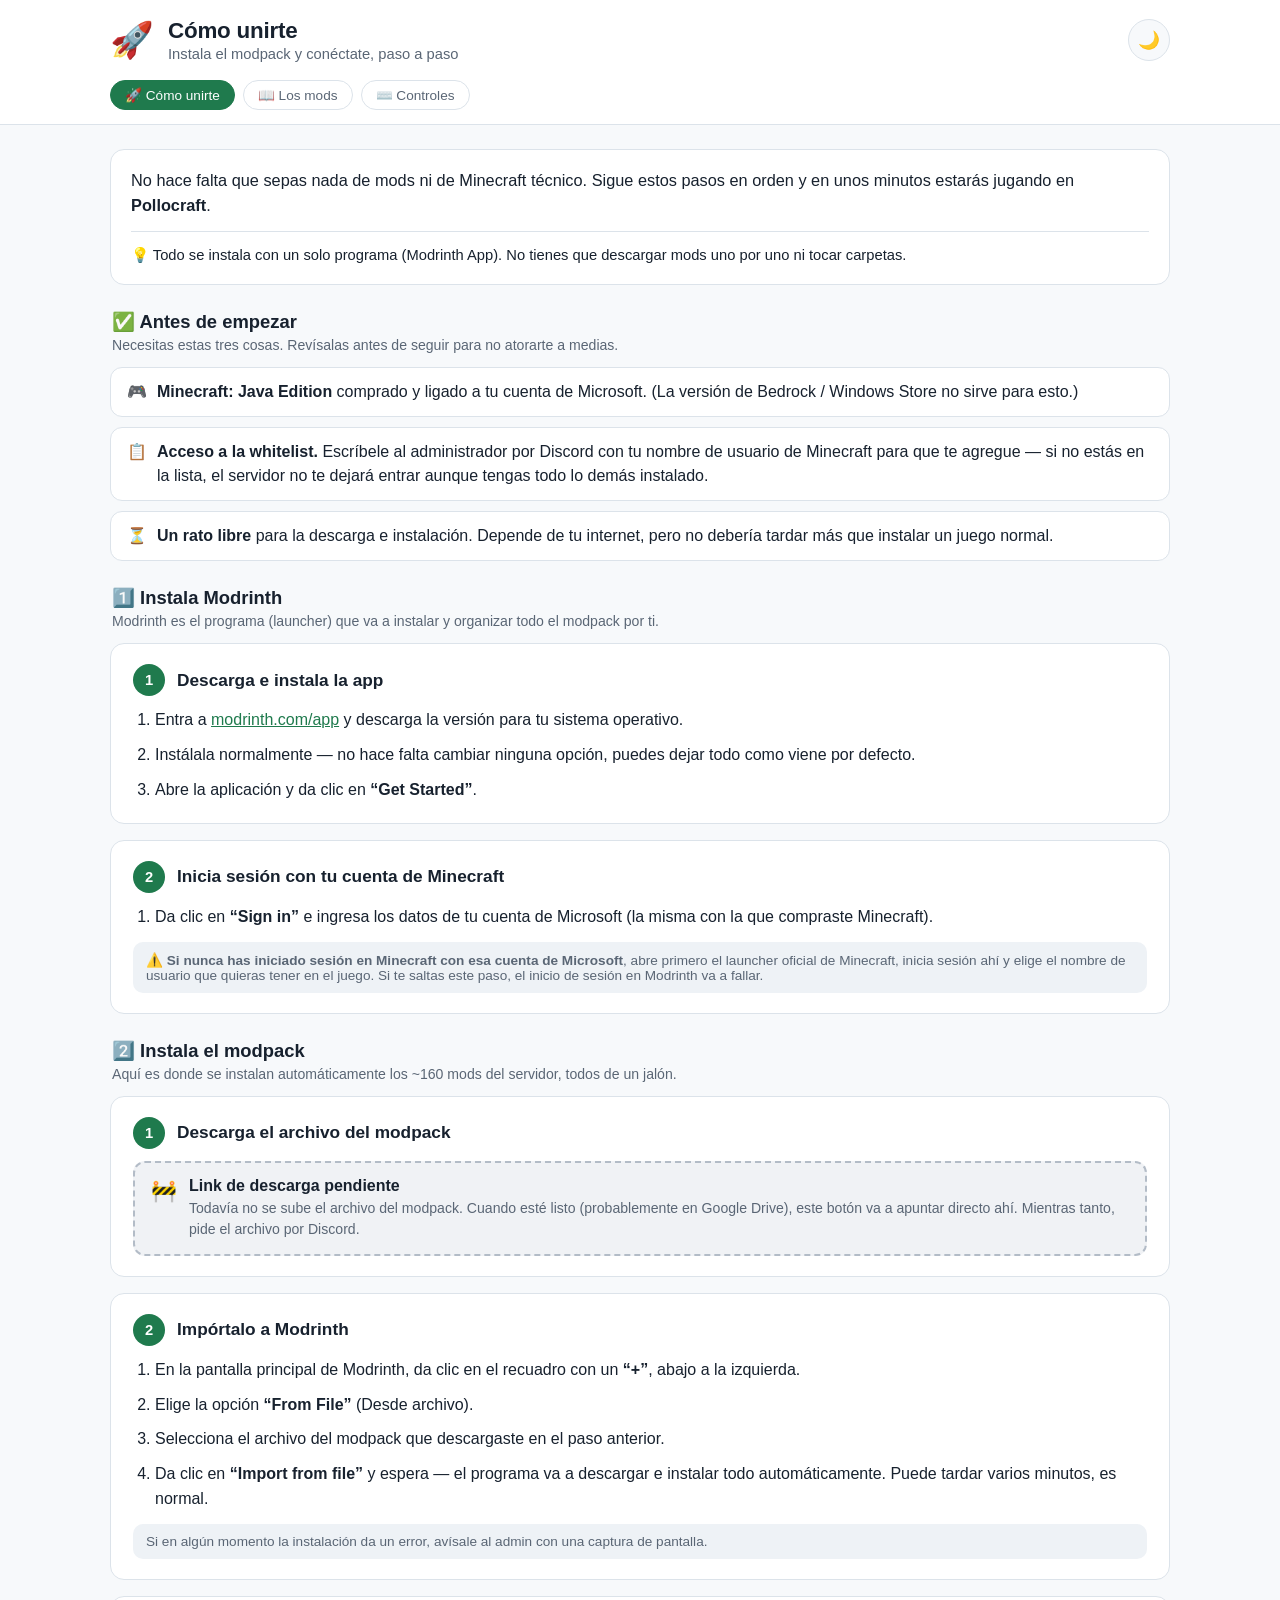
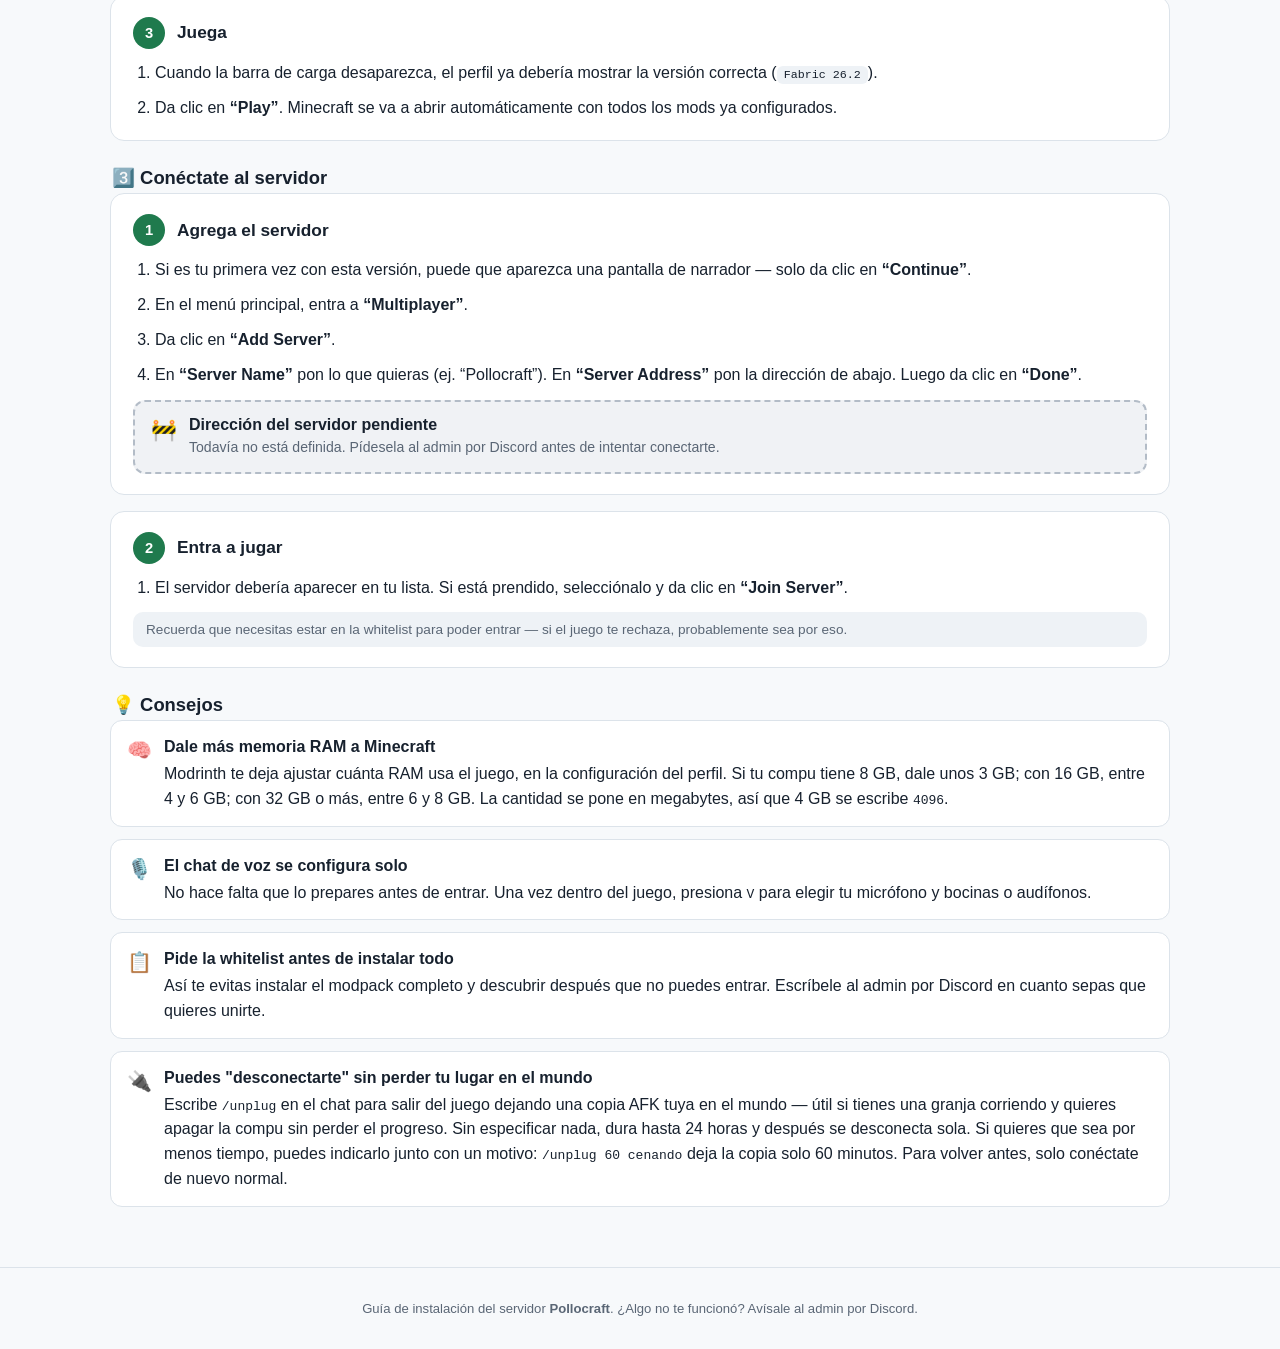
==== commit 99f3bdd9: "Mencionar de nuevo el tiempo/motivo personalizado en /unplug, solo como opción para menos tiempo Pun" ====
--- a/join.html
+++ b/join.html
@@ -197,8 +197,10 @@
       <div>
         <strong>Puedes "desconectarte" sin perder tu lugar en el mundo</strong>
         Escribe <code>/unplug</code> en el chat para salir del juego dejando una copia AFK tuya en el mundo — útil si
-        tienes una granja corriendo y quieres apagar la compu sin perder el progreso. Se queda un máximo de 24 horas
-        y después se desconecta sola. Para volver antes, solo conéctate de nuevo normal.
+        tienes una granja corriendo y quieres apagar la compu sin perder el progreso. Sin especificar nada, dura hasta
+        24 horas y después se desconecta sola. Si quieres que sea por menos tiempo, puedes indicarlo junto con un
+        motivo: <code>/unplug 60 cenando</code> deja la copia solo 60 minutos. Para volver antes, solo conéctate de
+        nuevo normal.
       </div>
     </div>
   </div>
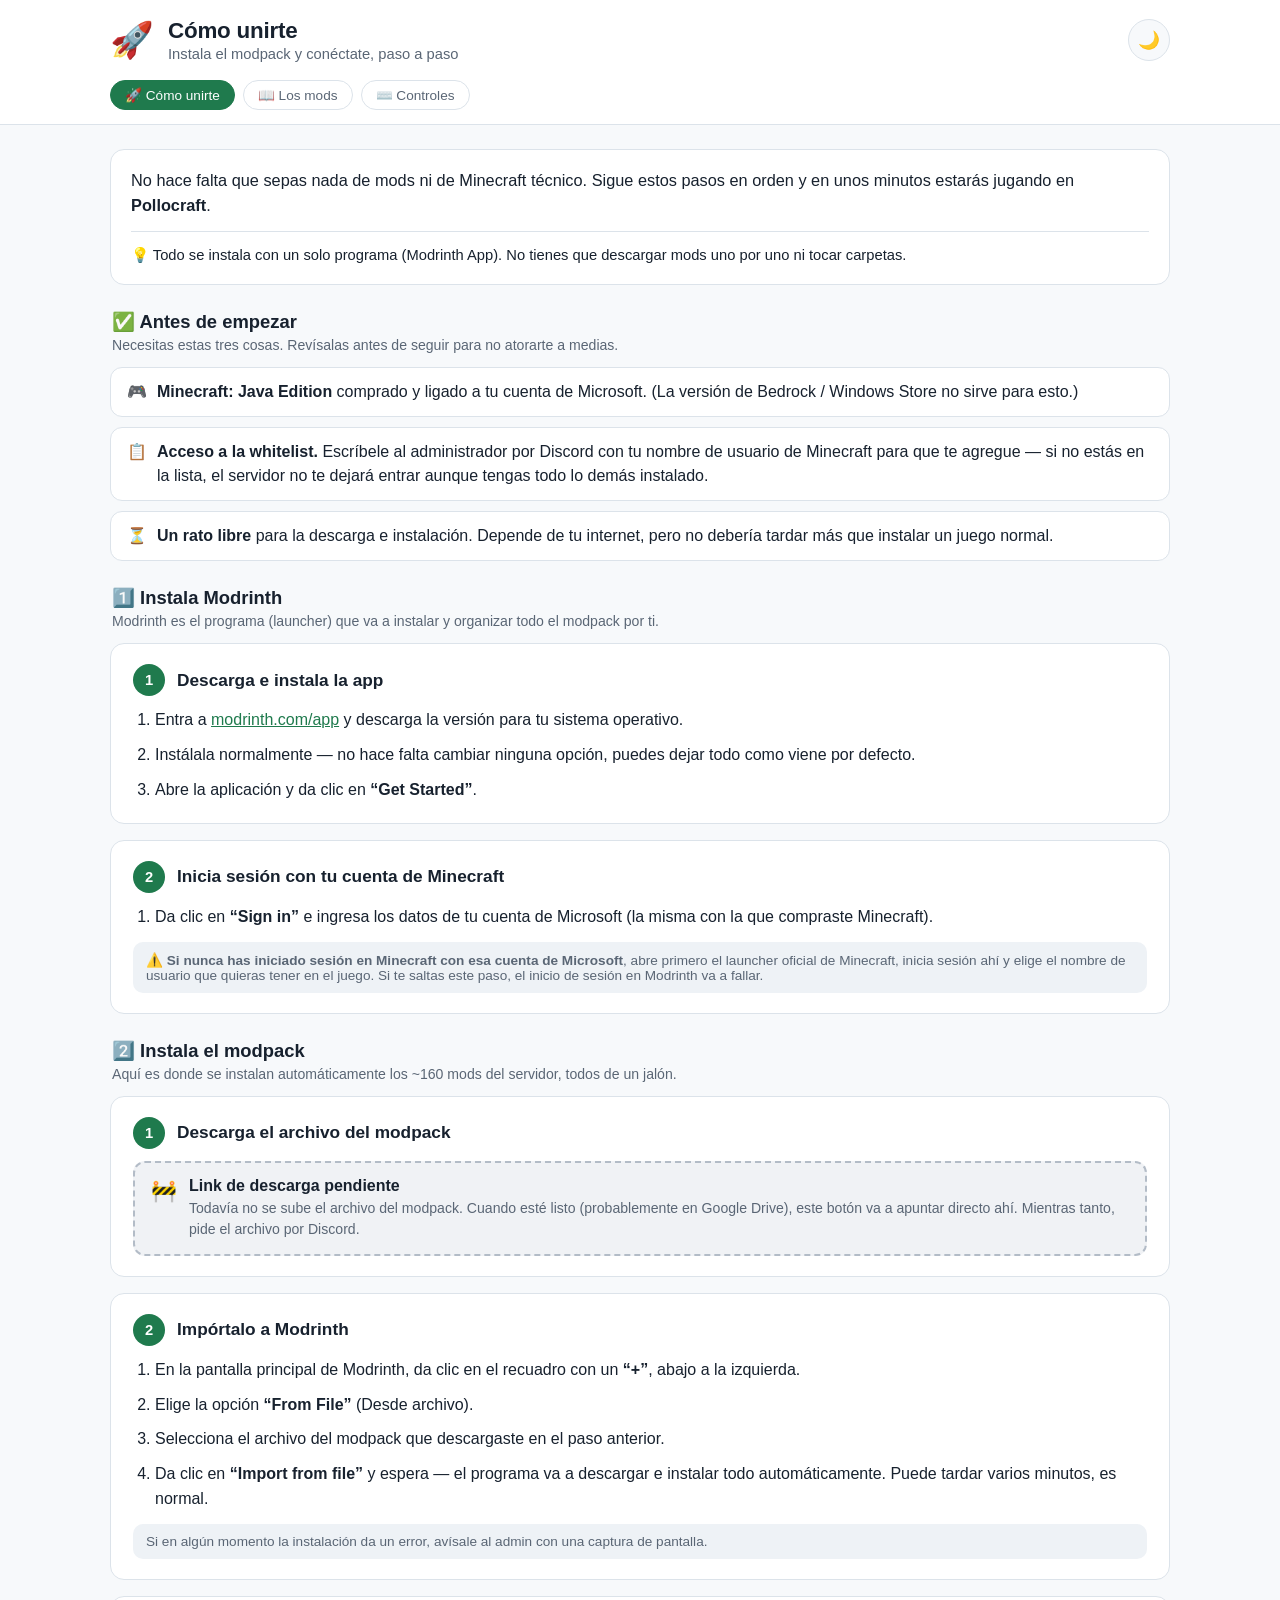
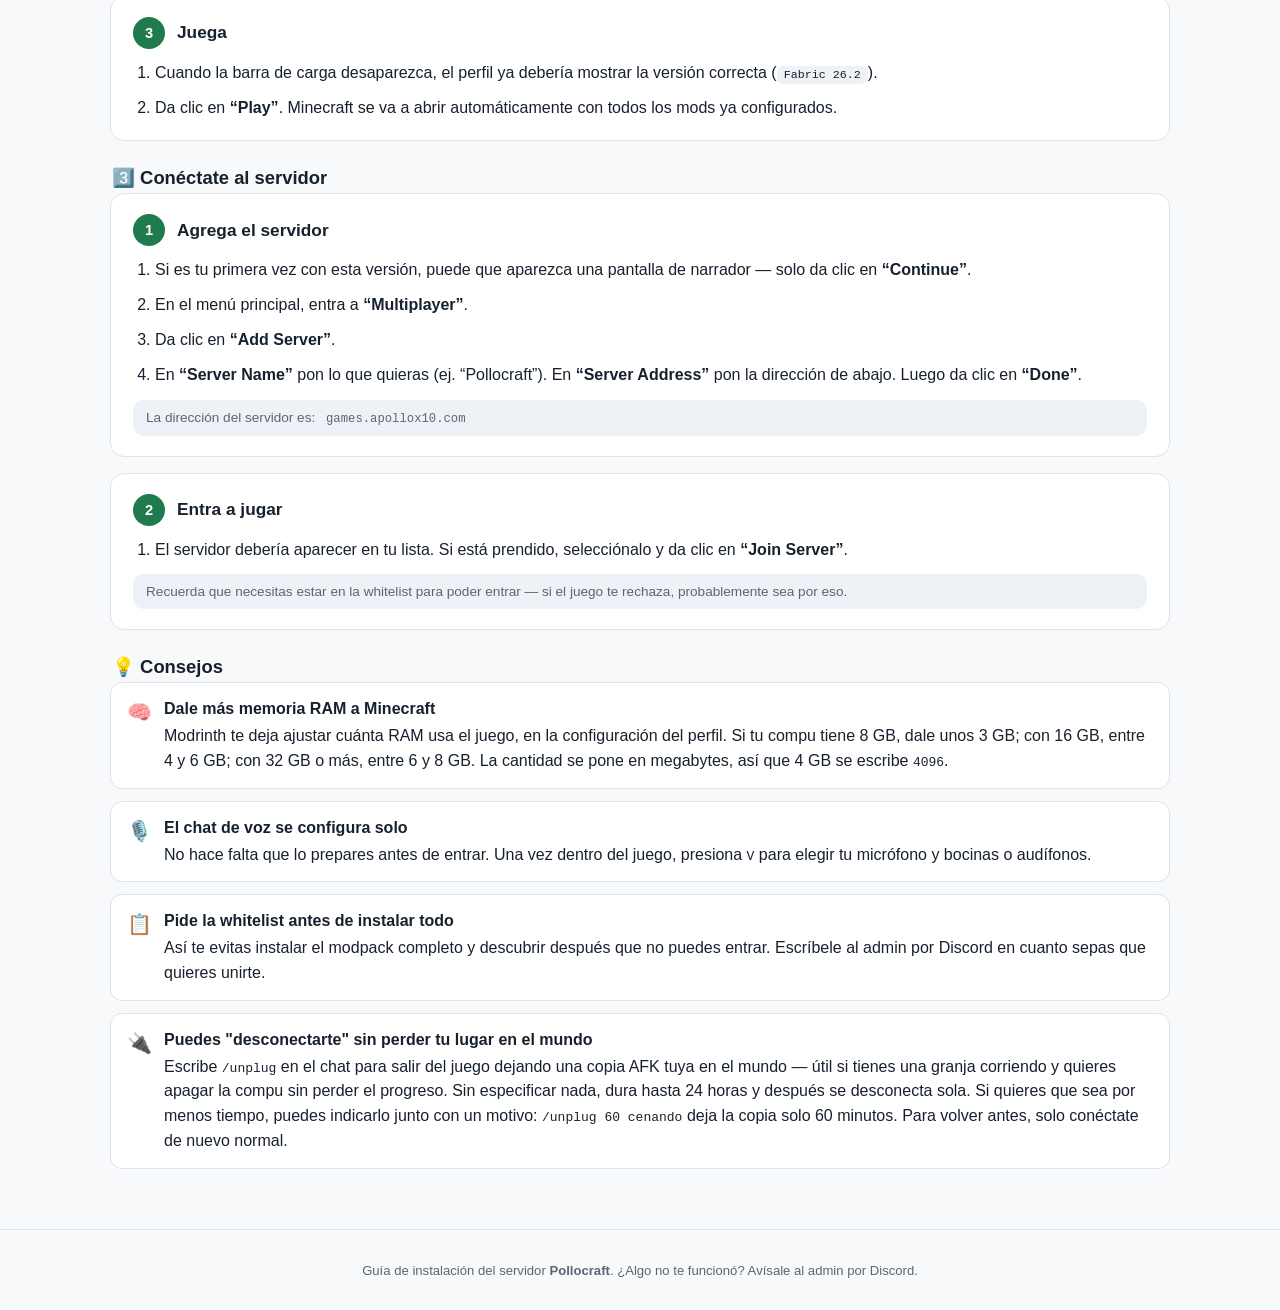
==== commit be071b1c: "Añadir la dirección del servidor games.apollox10.com, sin puerto: Minecraft usa 25565 por defecto, q" ====
--- a/join.html
+++ b/join.html
@@ -140,17 +140,7 @@
       <li>Da clic en <strong>“Add Server”</strong>.</li>
       <li>En <strong>“Server Name”</strong> pon lo que quieras (ej. “Pollocraft”). En <strong>“Server Address”</strong> pon la dirección de abajo. Luego da clic en <strong>“Done”</strong>.</li>
     </ol>
-    <div class="todo-box">
-      <span class="todo-icon">🚧</span>
-      <div>
-        <strong>Dirección del servidor pendiente</strong>
-        <p>Todavía no está definida. Pídesela al admin por Discord antes de intentar conectarte.</p>
-      </div>
-    </div>
-    <!-- TODO: cuando tengas la IP/hostname definitivo, reemplaza el todo-box de
-         arriba por algo como:
-         <p class="step-note">La dirección del servidor es: <code>tu.direccion.aqui</code></p>
-    -->
+    <p class="step-note">La dirección del servidor es: <code>games.apollox10.com</code></p>
   </div>
 
   <div class="step-card">
--- a/style.css
+++ b/style.css
@@ -27,6 +27,7 @@
   --cat-social: #be185d;
   --cat-building: #0e7490;
   --cat-lib: #4b5563;
+  --cat-datapack: #65a30d;
 
   /* Explicit key/button states, so we never rely on colour-mix guesswork. */
   --key-used-bg: #e4f3ea;
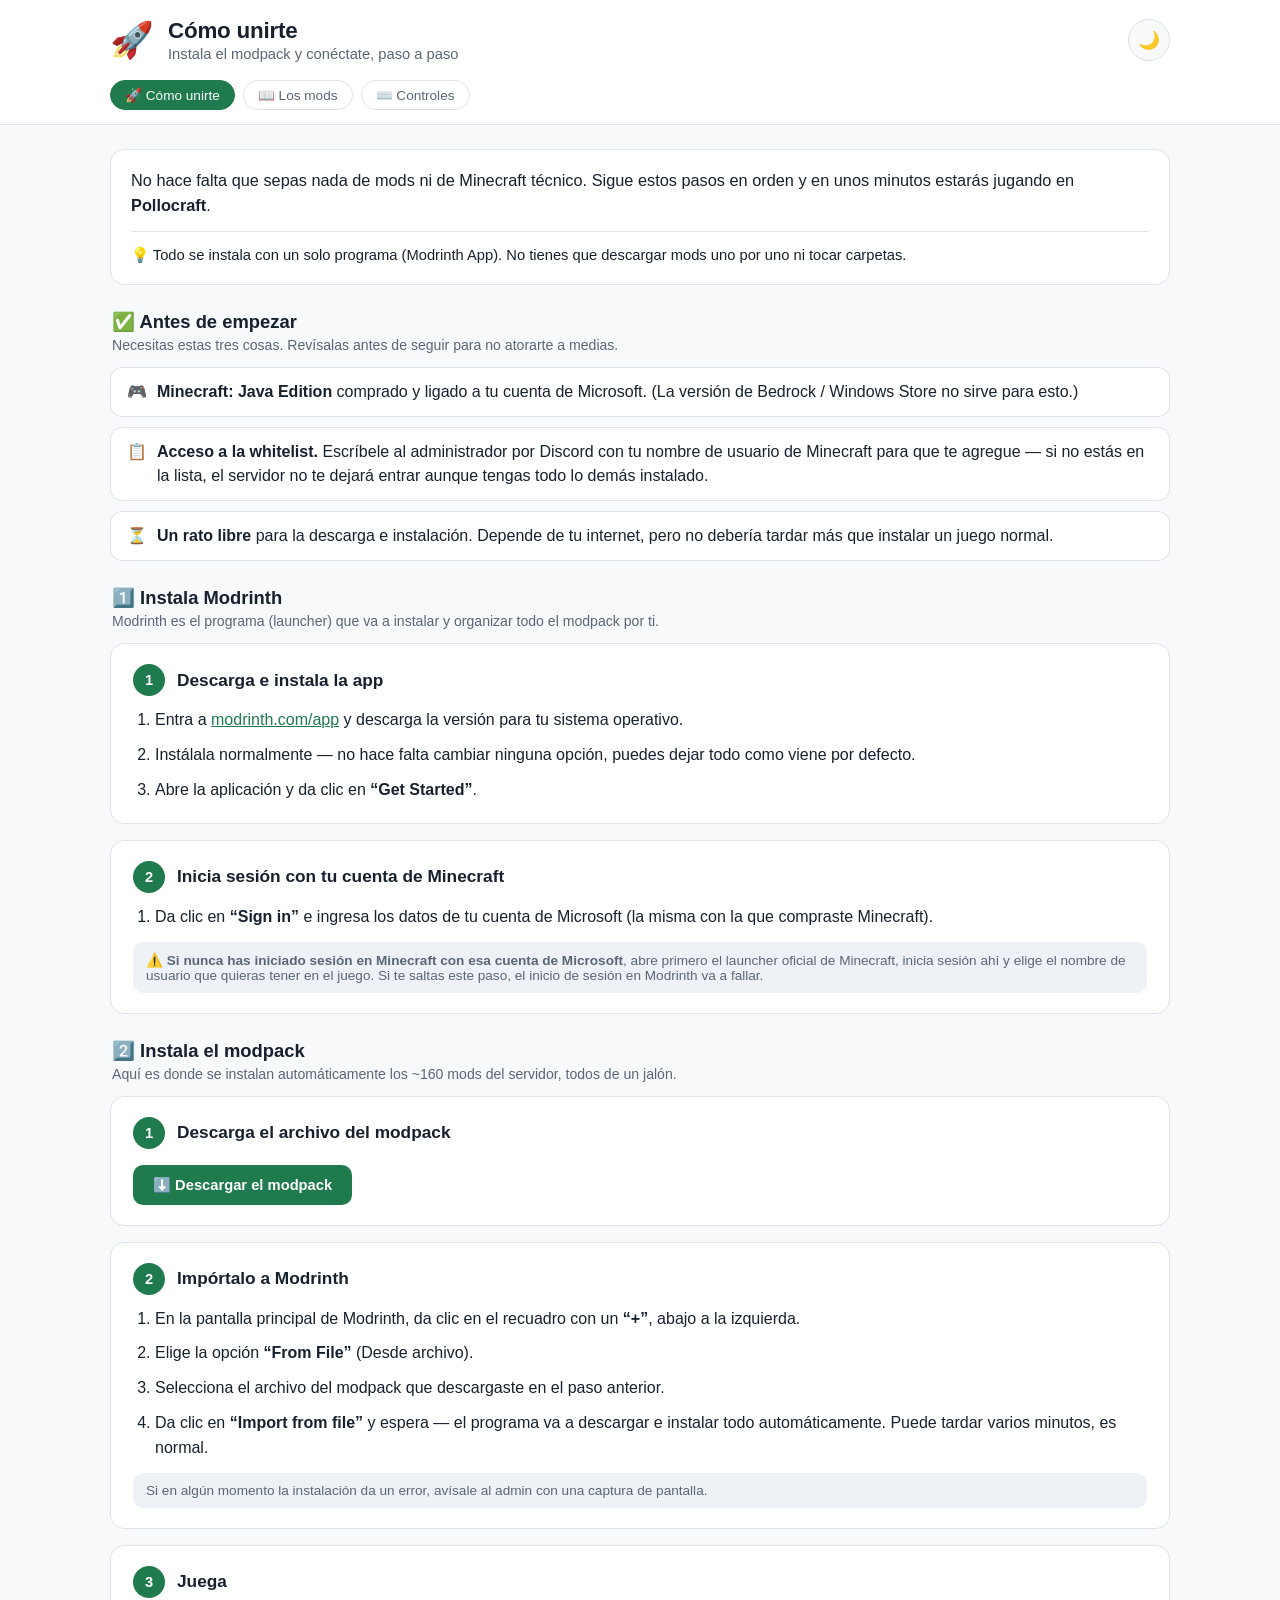
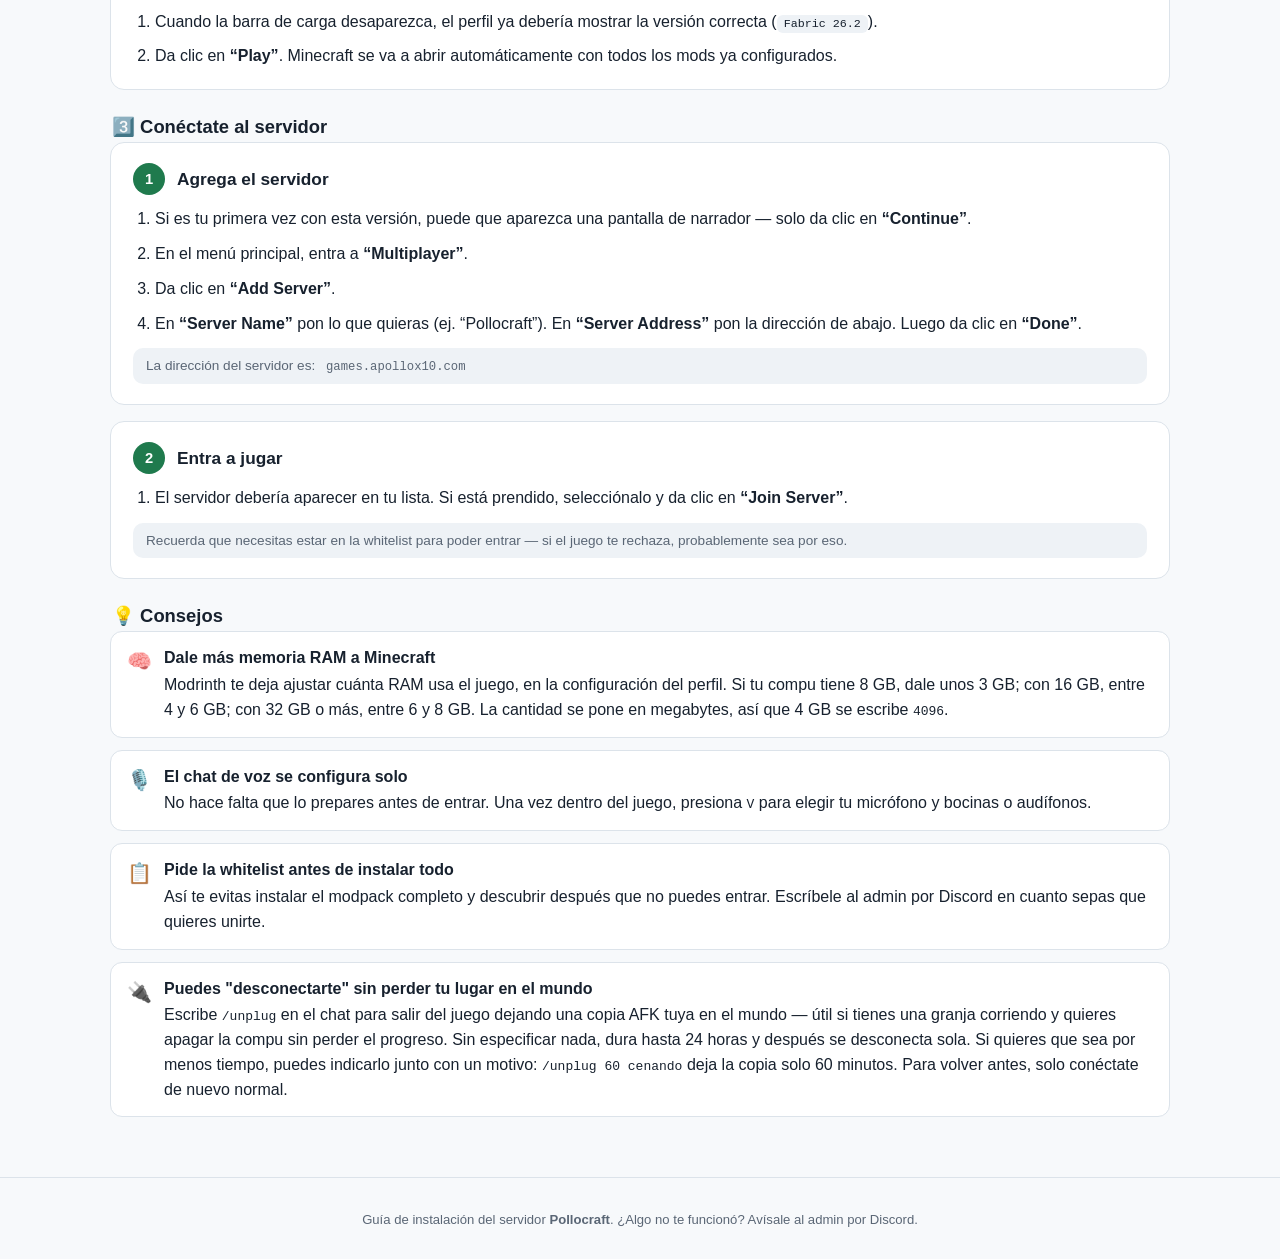
==== commit d2ef6cc7: "Add the modpack download link Hosted on R2 with a custom domain, not the Google Drive placeholder th" ====
--- a/join.html
+++ b/join.html
@@ -88,18 +88,7 @@
       <span class="step-num">1</span>
       <h3>Descarga el archivo del modpack</h3>
     </div>
-    <div class="todo-box">
-      <span class="todo-icon">🚧</span>
-      <div>
-        <strong>Link de descarga pendiente</strong>
-        <p>Todavía no se sube el archivo del modpack. Cuando esté listo (probablemente en Google Drive), este botón
-        va a apuntar directo ahí. Mientras tanto, pide el archivo por Discord.</p>
-      </div>
-    </div>
-    <!-- TODO: cuando subas el modpack, reemplaza el <div class="todo-box">...</div> de
-         arriba por algo como:
-         <a class="btn-primary-link" href="TU_LINK_AQUI" target="_blank" rel="noopener noreferrer">⬇️ Descargar el modpack</a>
-    -->
+    <a class="btn-primary-link" href="https://pollocraft-modpack.apollox10.com/Pollocraft%20Mods%202026%201.0.0.mrpack" target="_blank" rel="noopener noreferrer">⬇️ Descargar el modpack</a>
   </div>
 
   <div class="step-card">
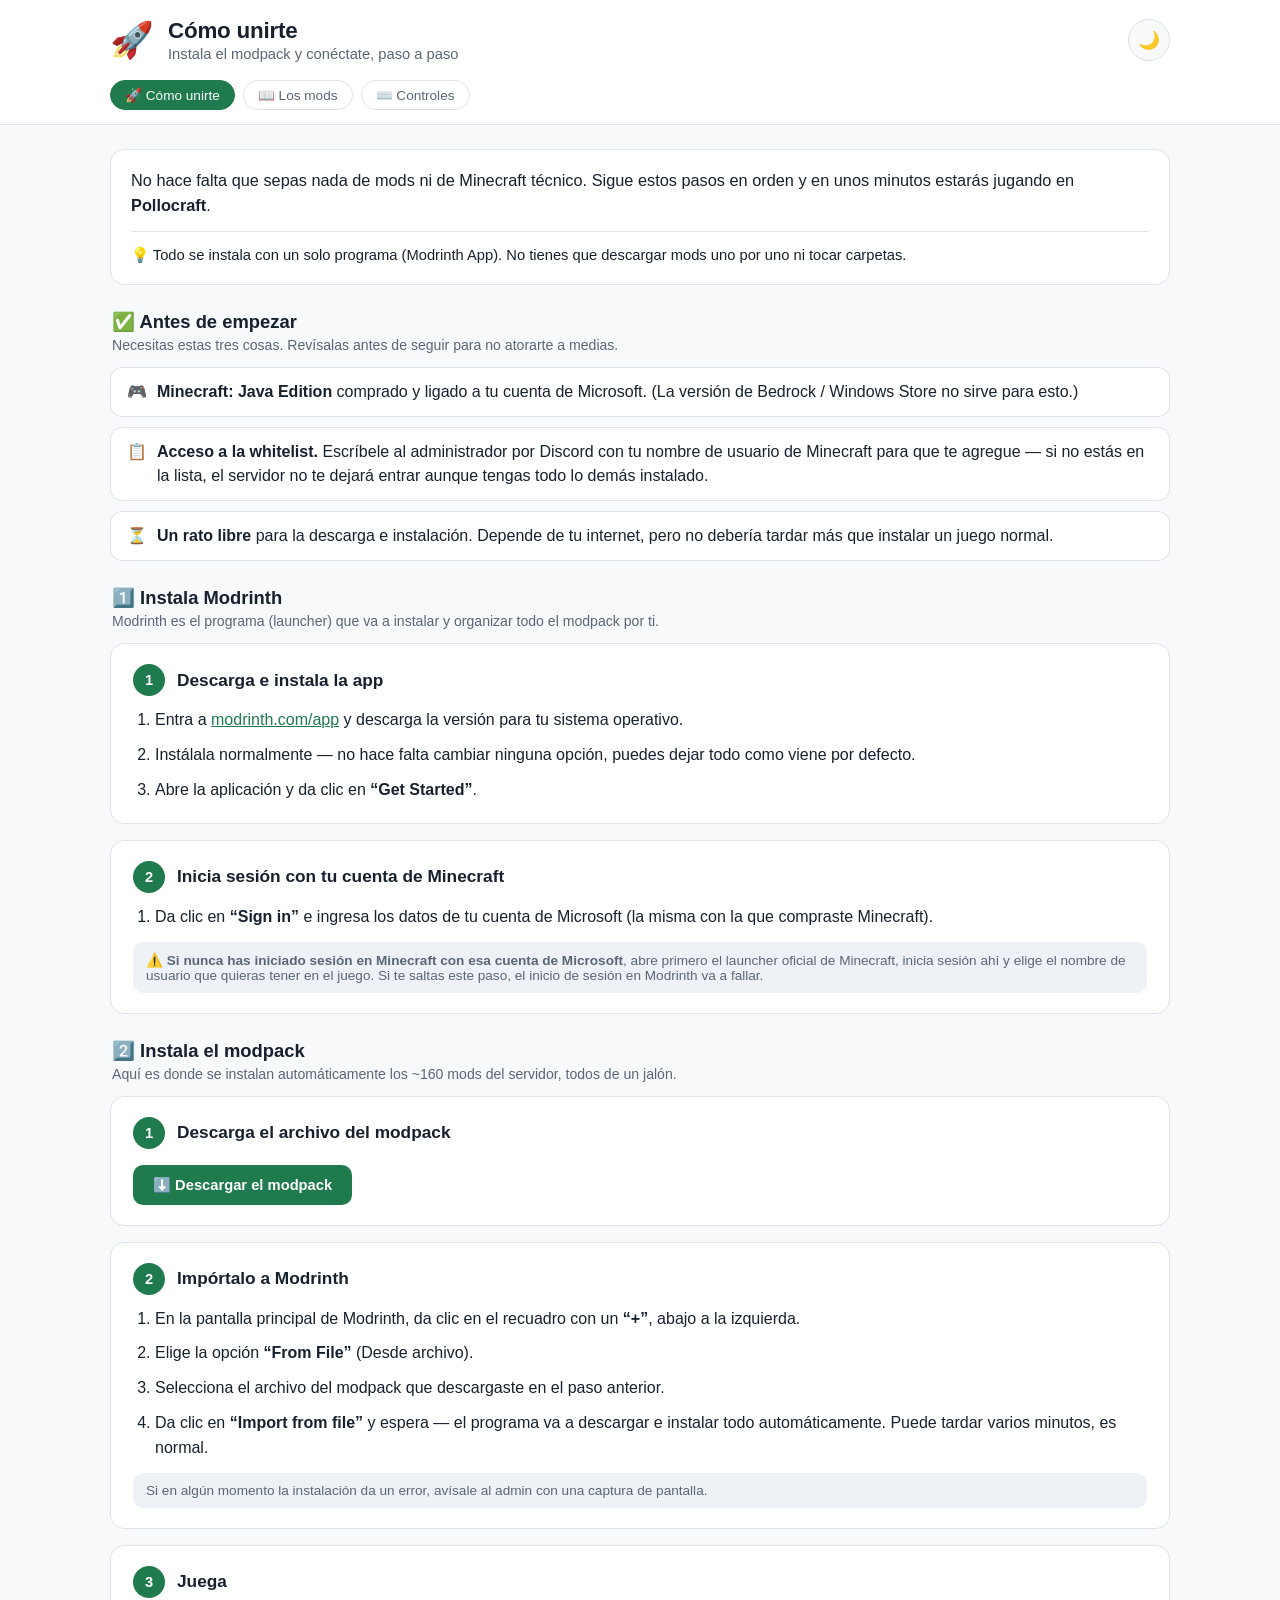
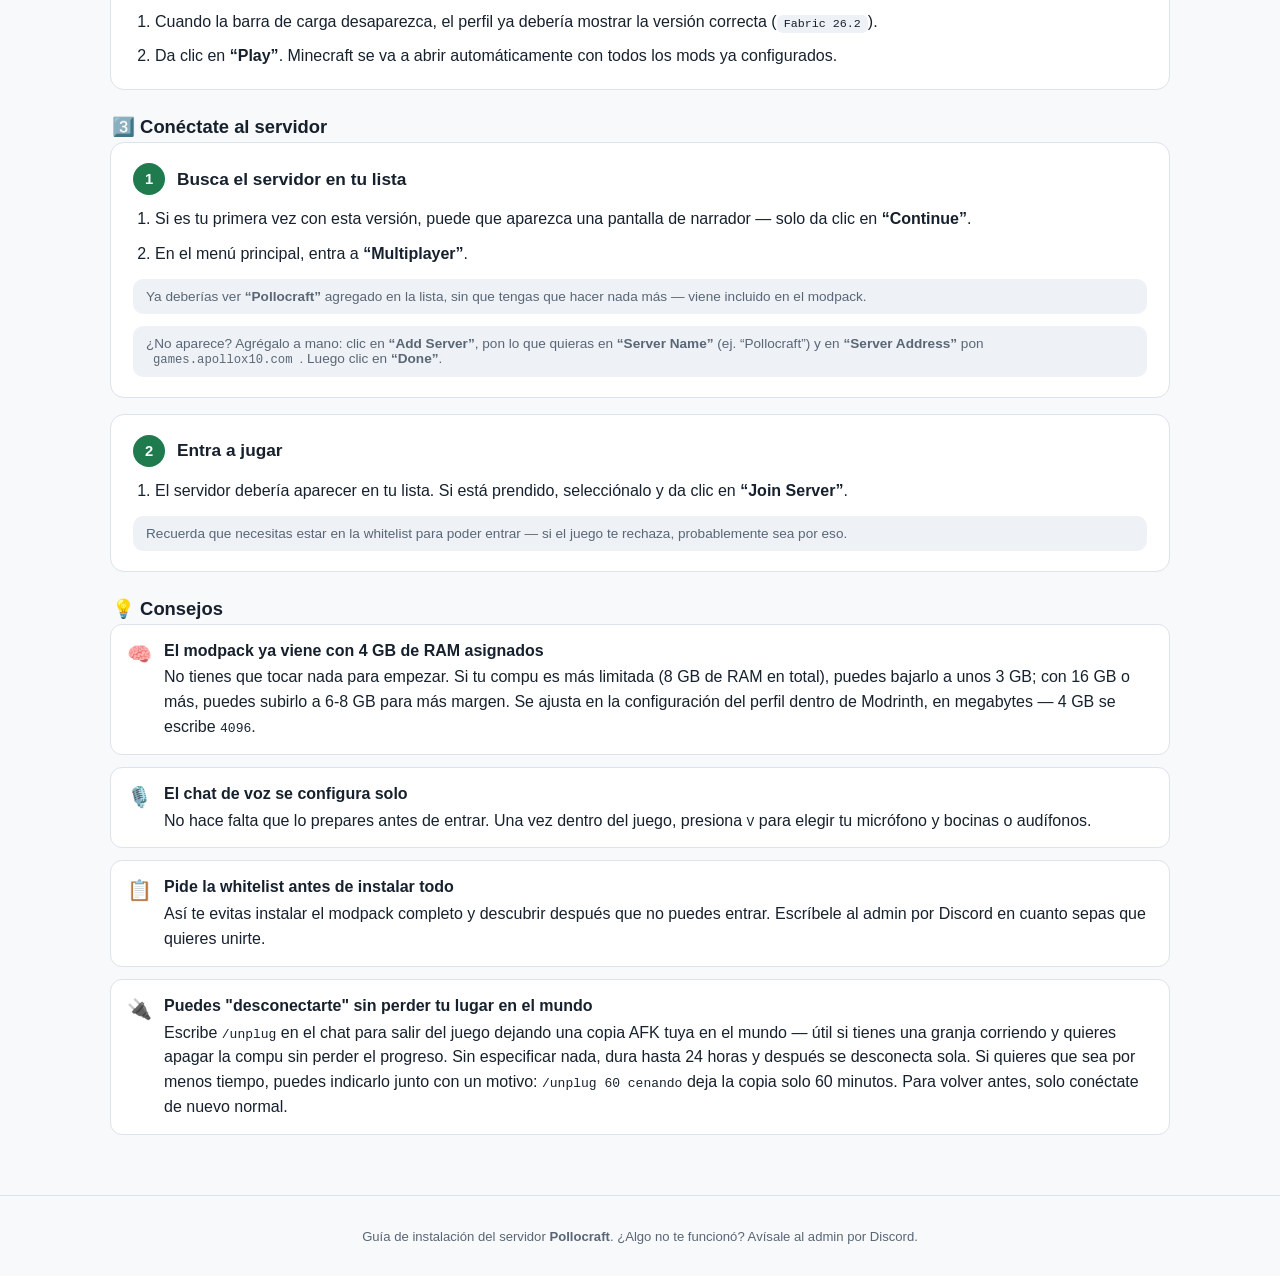
==== commit 3c9fa01d: "Actualizar join.html: server autoincluido y RAM por defecto del modpack El servidor ya no hay que ag" ====
--- a/join.html
+++ b/join.html
@@ -121,15 +121,18 @@
   <div class="step-card">
     <div class="step-card-head">
       <span class="step-num">1</span>
-      <h3>Agrega el servidor</h3>
+      <h3>Busca el servidor en tu lista</h3>
     </div>
     <ol>
       <li>Si es tu primera vez con esta versión, puede que aparezca una pantalla de narrador — solo da clic en <strong>“Continue”</strong>.</li>
       <li>En el menú principal, entra a <strong>“Multiplayer”</strong>.</li>
-      <li>Da clic en <strong>“Add Server”</strong>.</li>
-      <li>En <strong>“Server Name”</strong> pon lo que quieras (ej. “Pollocraft”). En <strong>“Server Address”</strong> pon la dirección de abajo. Luego da clic en <strong>“Done”</strong>.</li>
     </ol>
-    <p class="step-note">La dirección del servidor es: <code>games.apollox10.com</code></p>
+    <p class="step-note">
+      Ya deberías ver <strong>“Pollocraft”</strong> agregado en la lista, sin que tengas que hacer nada más — viene incluido en el modpack.
+    </p>
+    <p class="step-note">
+      ¿No aparece? Agrégalo a mano: clic en <strong>“Add Server”</strong>, pon lo que quieras en <strong>“Server Name”</strong> (ej. “Pollocraft”) y en <strong>“Server Address”</strong> pon <code>games.apollox10.com</code>. Luego clic en <strong>“Done”</strong>.
+    </p>
   </div>
 
   <div class="step-card">
@@ -149,10 +152,10 @@
     <div class="tip-item">
       <span class="tip-icon">🧠</span>
       <div>
-        <strong>Dale más memoria RAM a Minecraft</strong>
-        Modrinth te deja ajustar cuánta RAM usa el juego, en la configuración del perfil. Si tu compu tiene 8&nbsp;GB,
-        dale unos 3&nbsp;GB; con 16&nbsp;GB, entre 4 y 6&nbsp;GB; con 32&nbsp;GB o más, entre 6 y 8&nbsp;GB. La cantidad se
-        pone en megabytes, así que 4&nbsp;GB se escribe <code>4096</code>.
+        <strong>El modpack ya viene con 4&nbsp;GB de RAM asignados</strong>
+        No tienes que tocar nada para empezar. Si tu compu es más limitada (8&nbsp;GB de RAM en total), puedes bajarlo
+        a unos 3&nbsp;GB; con 16&nbsp;GB o más, puedes subirlo a 6-8&nbsp;GB para más margen. Se ajusta en la
+        configuración del perfil dentro de Modrinth, en megabytes — 4&nbsp;GB se escribe <code>4096</code>.
       </div>
     </div>
     <div class="tip-item">
